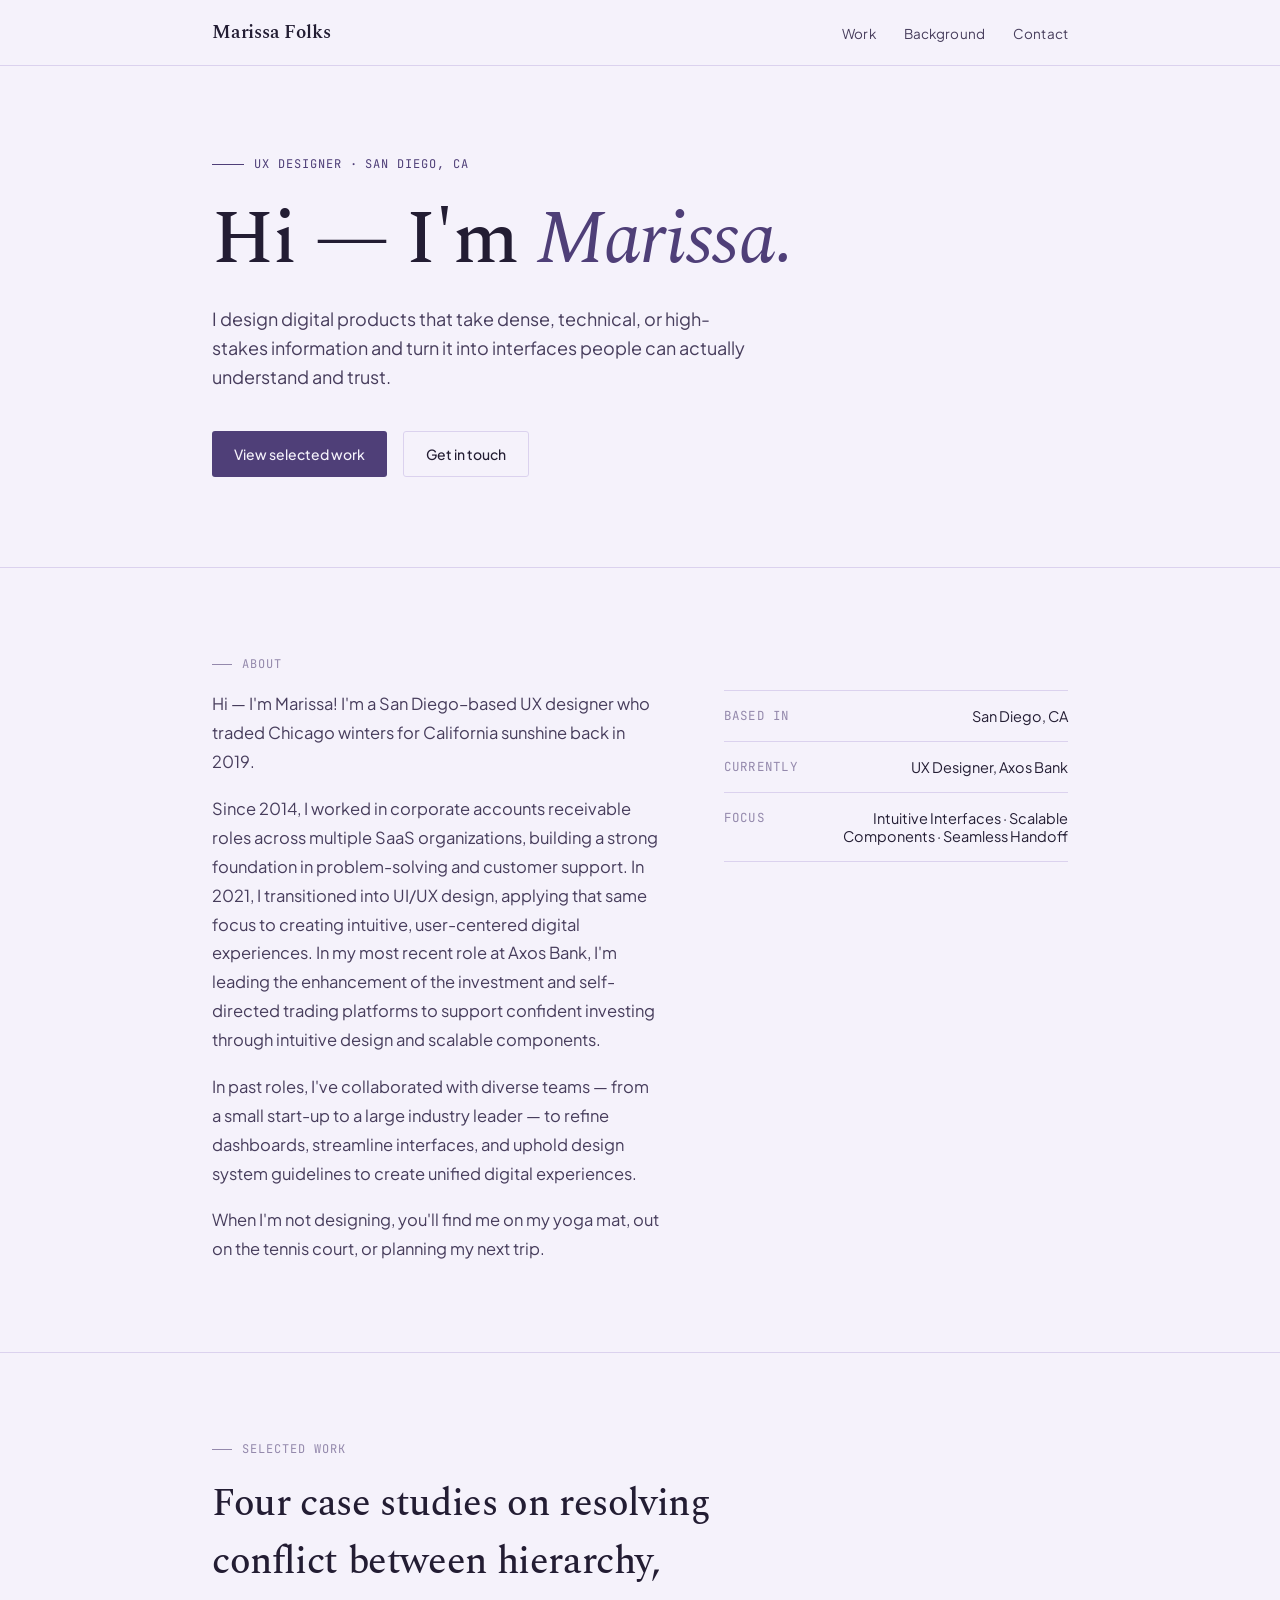
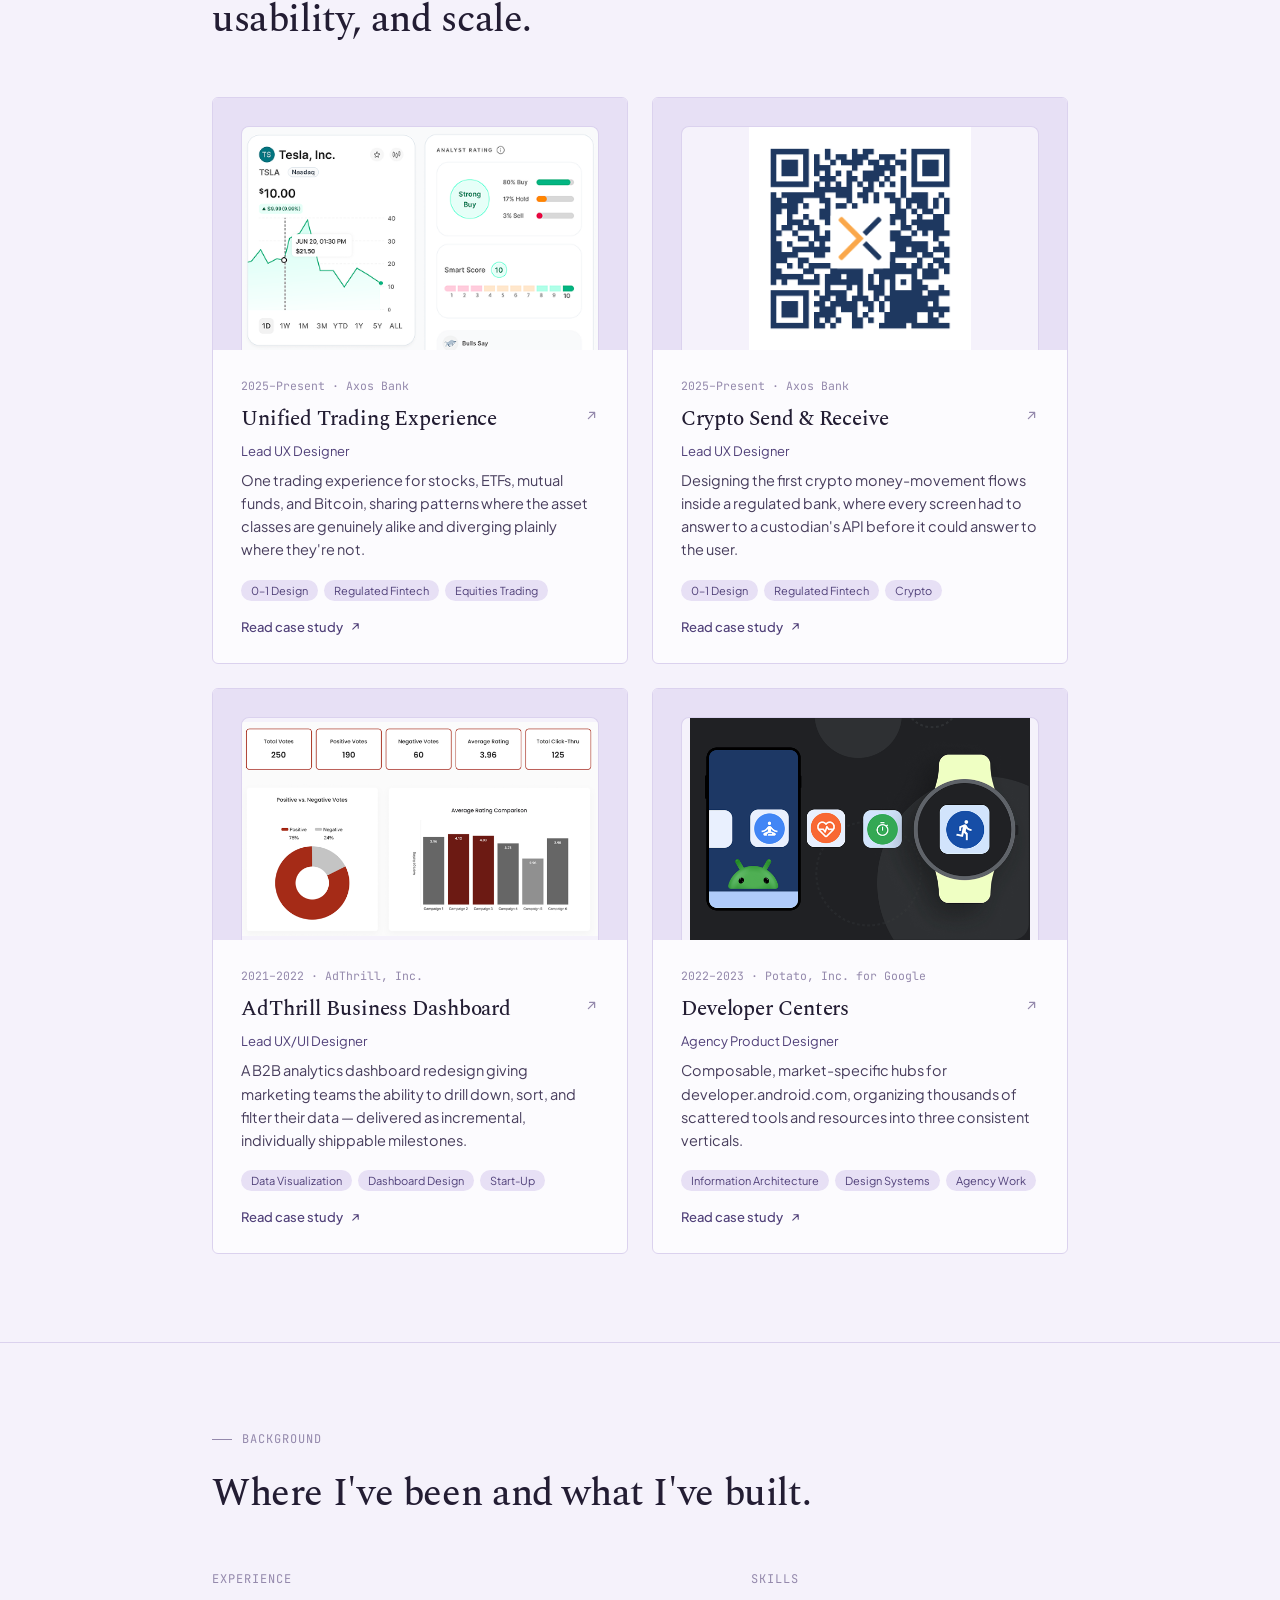
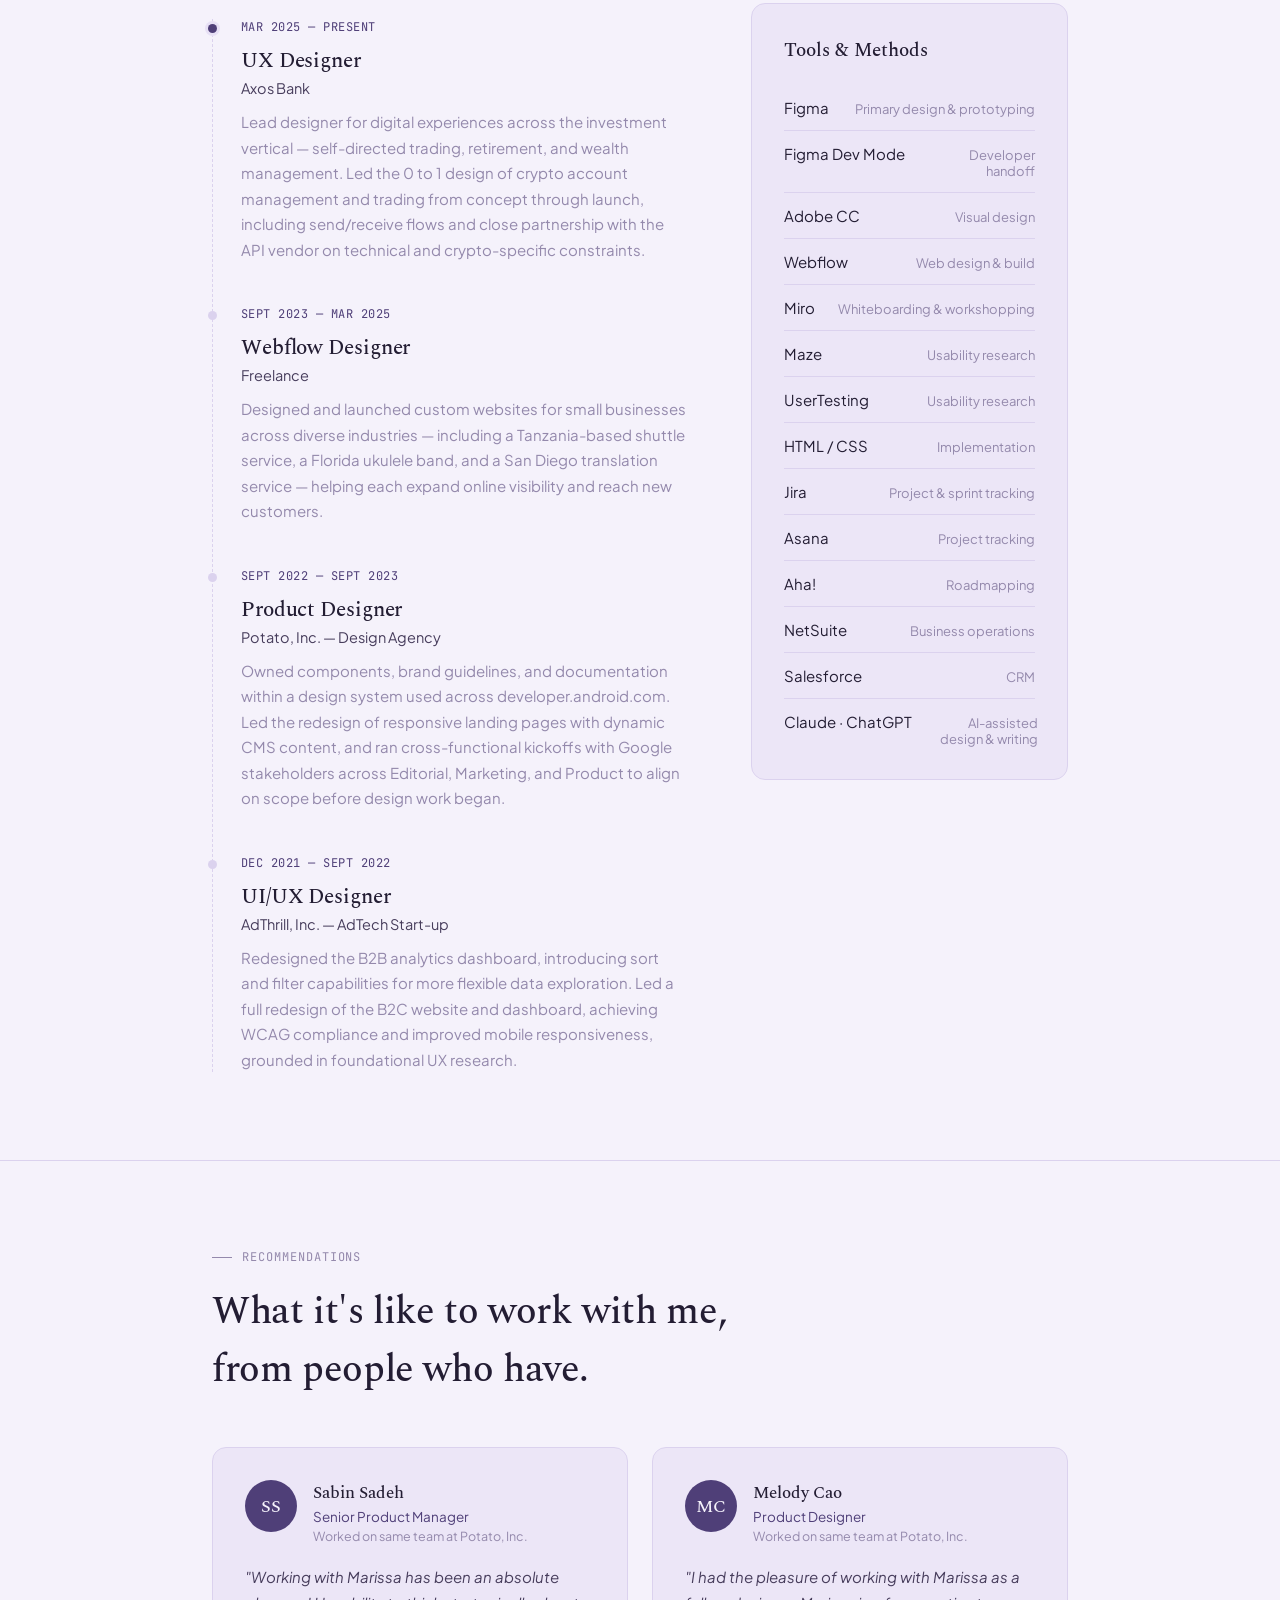
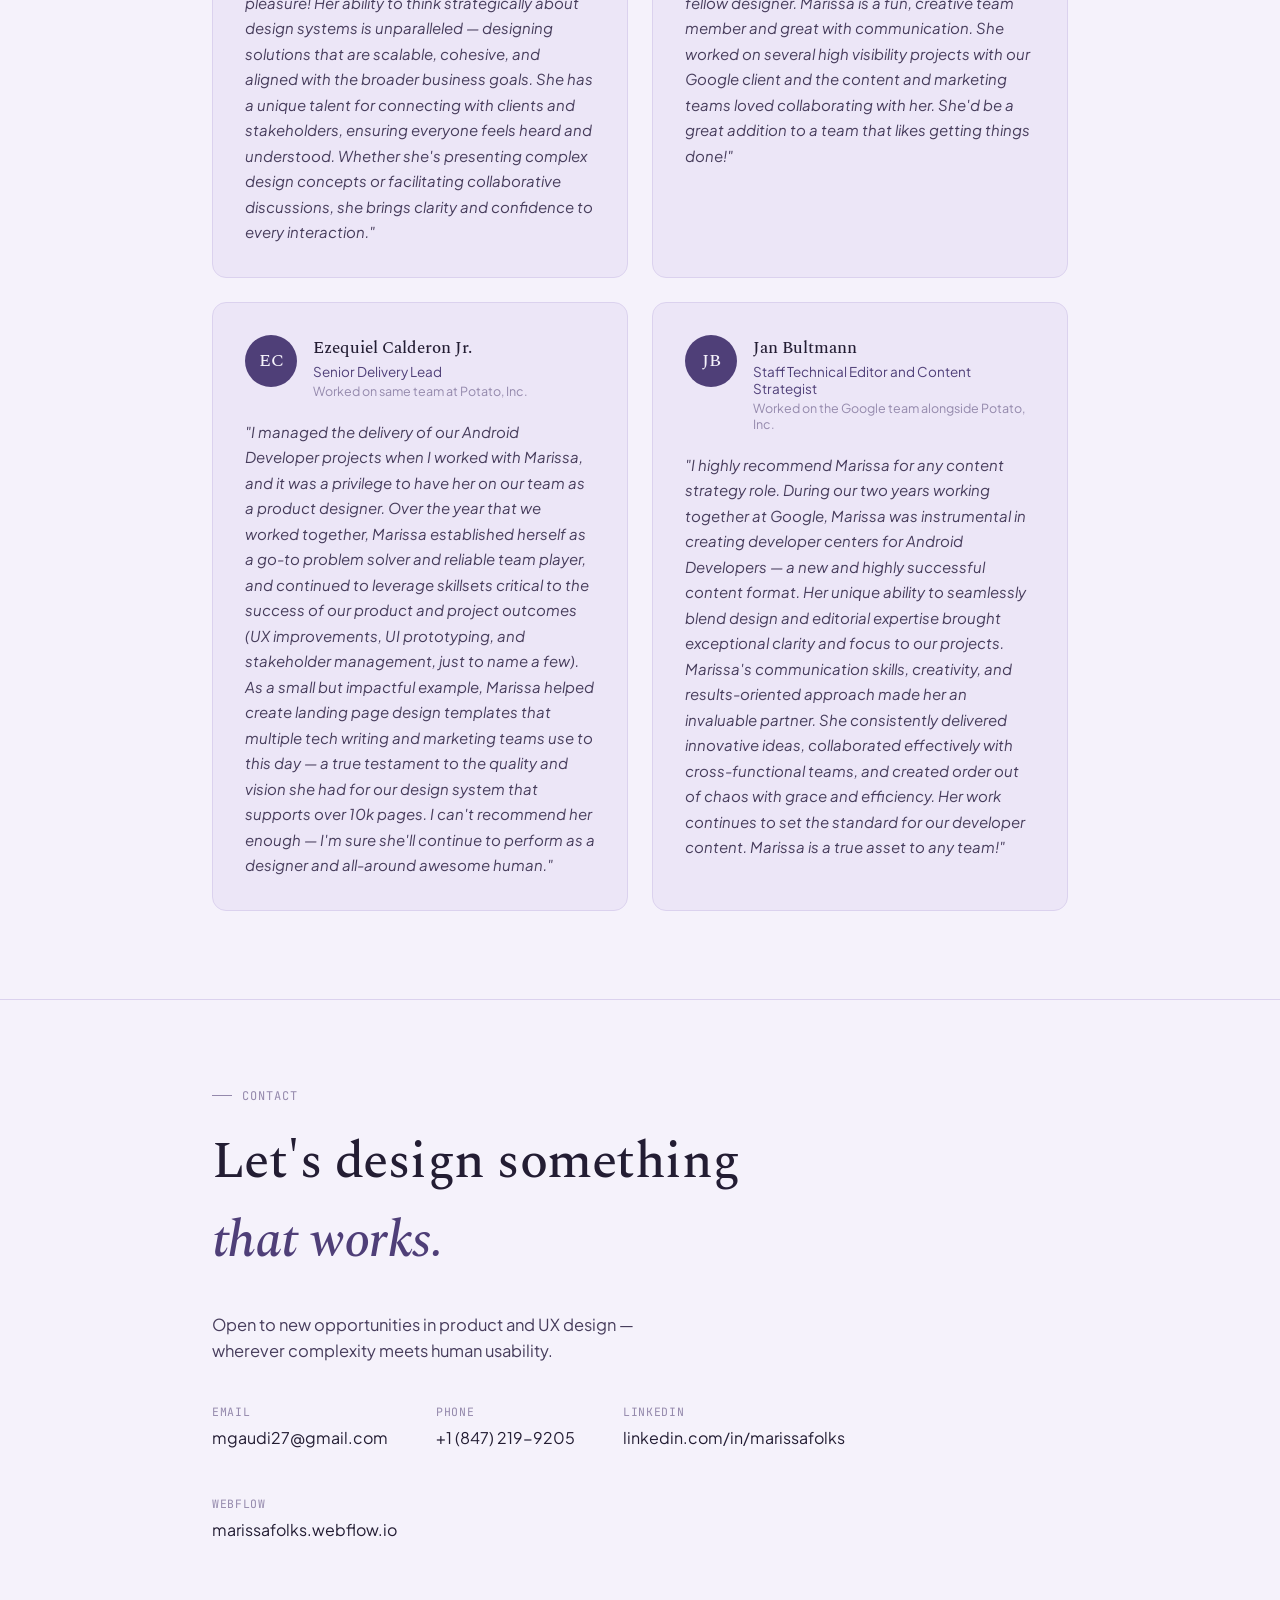
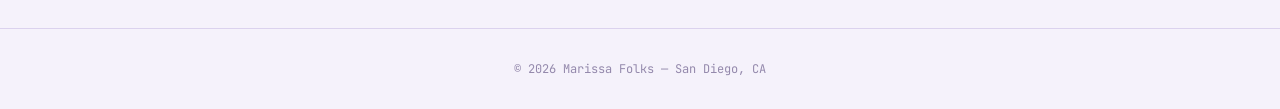
==== index.html @ f9399e15 "First time upload." ====
<!DOCTYPE html>
<html lang="en">
<head>
<meta charset="UTF-8">
<meta name="viewport" content="width=device-width, initial-scale=1.0">
<title>Marissa Folks — UX Designer</title>
<link rel="preconnect" href="https://fonts.googleapis.com">
<link rel="preconnect" href="https://fonts.gstatic.com" crossorigin>
<link href="https://fonts.googleapis.com/css2?family=Spectral:ital,wght@0,400;0,500;0,600;1,400&family=Plus+Jakarta+Sans:wght@400;500;600&family=JetBrains+Mono:wght@400;500&display=swap" rel="stylesheet">
<link rel="stylesheet" href="styles.css">
</head>
<body>

<header>
  <nav>
    <div class="nav-mark">Marissa Folks</div>
    <ul class="nav-links">
      <li><a href="#work">Work</a></li>
      <li><a href="#experience">Background</a></li>
      <li><a href="#contact">Contact</a></li>
    </ul>
  </nav>
</header>

<main>

  <!-- HERO -->
  <section class="hero" style="border-top:none; padding-top:90px;">
    <div class="wrap">
      <div class="eyebrow"><span class="rule"></span> UX Designer · San Diego, CA</div>
      <h1>Hi — I'm <em>Marissa.</em></h1>
      <p class="sub">I design digital products that take dense, technical, or high-stakes information and turn it into interfaces people can actually understand and trust.</p>
      <div class="hero-actions">
        <a href="#work" class="btn btn-primary">View selected work</a>
        <a href="#contact" class="btn btn-secondary">Get in touch</a>
      </div>
    </div>
  </section>

  <!-- ABOUT -->
  <section id="about">
    <div class="wrap">
      <div class="section-label"><span class="rule"></span> About</div>
      <div class="about-grid">
        <div>
          <p>Hi — I'm Marissa! I'm a San Diego–based UX designer who traded Chicago winters for California sunshine back in 2019.</p>
          <p>Since 2014, I worked in corporate accounts receivable roles across multiple SaaS organizations, building a strong foundation in problem-solving and customer support. In 2021, I transitioned into UI/UX design, applying that same focus to creating intuitive, user-centered digital experiences. In my most recent role at Axos Bank, I'm leading the enhancement of the investment and self-directed trading platforms to support confident investing through intuitive design and scalable components.</p>
          <p>In past roles, I've collaborated with diverse teams — from a small start-up to a large industry leader — to refine dashboards, streamline interfaces, and uphold design system guidelines to create unified digital experiences.</p>
          <p>When I'm not designing, you'll find me on my yoga mat, out on the tennis court, or planning my next trip.</p>
        </div>
        <dl class="fact-list">
          <div class="fact"><dt>BASED IN</dt><dd>San Diego, CA</dd></div>
          <div class="fact"><dt>CURRENTLY</dt><dd>UX Designer, Axos Bank</dd></div>
          <div class="fact"><dt>FOCUS</dt><dd>Intuitive Interfaces · Scalable Components · Seamless Handoff</dd></div>
        </dl>
      </div>
    </div>
  </section>

  <!-- WORK -->
  <section id="work">
    <div class="wrap">
      <div class="section-label"><span class="rule"></span> Selected work</div>
      <h2 class="section-title">Four case studies on resolving conflict between hierarchy, usability, and scale.</h2>

      <div class="work-grid">

        <!-- Axos Research-to-Buy card -->
        <a class="work-card" href="research-to-buy.html" target="_blank" rel="noopener">
          <div class="work-card-inset-wrap">
            <div class="work-card-inset">
              <img src="tsla-ratings.png" alt="Tesla stock research chart and analyst rating preview">
            </div>
          </div>
          <div class="work-card-body">
            <div class="work-card-date">2025–Present · Axos Bank</div>
            <div class="work-card-title-row">
              <h3>Unified Trading Experience</h3>
              <svg class="ext-icon-inline" width="15" height="15" viewBox="0 0 24 24" fill="none"><path d="M7 17L17 7M17 7H9M17 7V15" stroke="currentColor" stroke-width="2" stroke-linecap="round" stroke-linejoin="round"/></svg>
            </div>
            <div class="role">Lead UX Designer</div>
            <p class="dek">One trading experience for stocks, ETFs, mutual funds, and Bitcoin, sharing patterns where the asset classes are genuinely alike and diverging plainly where they're not.</p>
            <div class="work-card-tags">
              <span class="work-card-tag">0–1 Design</span>
              <span class="work-card-tag">Regulated Fintech</span>
              <span class="work-card-tag">Equities Trading</span>
            </div>
            <div class="work-card-link">
              Read case study
              <svg width="13" height="13" viewBox="0 0 24 24" fill="none"><path d="M7 17L17 7M17 7H9M17 7V15" stroke="currentColor" stroke-width="2" stroke-linecap="round" stroke-linejoin="round"/></svg>
            </div>
          </div>
        </a>

        <!-- Axos Crypto Send/Receive card -->
        <a class="work-card" href="crypto-send-receive.html" target="_blank" rel="noopener">
          <div class="work-card-inset-wrap">
            <div class="work-card-inset">
              <img src="axos-qr.png" alt="Axos Bitcoin receive QR code">
            </div>
          </div>
          <div class="work-card-body">
            <div class="work-card-date">2025–Present · Axos Bank</div>
            <div class="work-card-title-row">
              <h3>Crypto Send &amp; Receive</h3>
              <svg class="ext-icon-inline" width="15" height="15" viewBox="0 0 24 24" fill="none"><path d="M7 17L17 7M17 7H9M17 7V15" stroke="currentColor" stroke-width="2" stroke-linecap="round" stroke-linejoin="round"/></svg>
            </div>
            <div class="role">Lead UX Designer</div>
            <p class="dek">Designing the first crypto money-movement flows inside a regulated bank, where every screen had to answer to a custodian's API before it could answer to the user.</p>
            <div class="work-card-tags">
              <span class="work-card-tag">0–1 Design</span>
              <span class="work-card-tag">Regulated Fintech</span>
              <span class="work-card-tag">Crypto</span>
            </div>
            <div class="work-card-link">
              Read case study
              <svg width="13" height="13" viewBox="0 0 24 24" fill="none"><path d="M7 17L17 7M17 7H9M17 7V15" stroke="currentColor" stroke-width="2" stroke-linecap="round" stroke-linejoin="round"/></svg>
            </div>
          </div>
        </a>

        <!-- AdThrill card -->
        <a class="work-card" href="adthrill-business-dashboard.html" target="_blank" rel="noopener">
          <div class="work-card-inset-wrap">
            <div class="work-card-inset">
              <img src="adthrill.png" alt="AdThrill business dashboard preview">
            </div>
          </div>
          <div class="work-card-body">
            <div class="work-card-date">2021–2022 · AdThrill, Inc.</div>
            <div class="work-card-title-row">
              <h3>AdThrill Business Dashboard</h3>
              <svg class="ext-icon-inline" width="15" height="15" viewBox="0 0 24 24" fill="none"><path d="M7 17L17 7M17 7H9M17 7V15" stroke="currentColor" stroke-width="2" stroke-linecap="round" stroke-linejoin="round"/></svg>
            </div>
            <div class="role">Lead UX/UI Designer</div>
            <p class="dek">A B2B analytics dashboard redesign giving marketing teams the ability to drill down, sort, and filter their data — delivered as incremental, individually shippable milestones.</p>
            <div class="work-card-tags">
              <span class="work-card-tag">Data Visualization</span>
              <span class="work-card-tag">Dashboard Design</span>
              <span class="work-card-tag">Start-Up</span>
            </div>
            <div class="work-card-link">
              Read case study
              <svg width="13" height="13" viewBox="0 0 24 24" fill="none"><path d="M7 17L17 7M17 7H9M17 7V15" stroke="currentColor" stroke-width="2" stroke-linecap="round" stroke-linejoin="round"/></svg>
            </div>
          </div>
        </a>

        <!-- Developer Centers card -->
        <a class="work-card" href="developer-centers.html" target="_blank" rel="noopener">
          <div class="work-card-inset-wrap">
            <div class="work-card-inset">
              <img src="dac.png" alt="Android Developer Centers preview">
            </div>
          </div>
          <div class="work-card-body">
            <div class="work-card-date">2022–2023 · Potato, Inc. for Google</div>
            <div class="work-card-title-row">
              <h3>Developer Centers</h3>
              <svg class="ext-icon-inline" width="15" height="15" viewBox="0 0 24 24" fill="none"><path d="M7 17L17 7M17 7H9M17 7V15" stroke="currentColor" stroke-width="2" stroke-linecap="round" stroke-linejoin="round"/></svg>
            </div>
            <div class="role">Agency Product Designer</div>
            <p class="dek">Composable, market-specific hubs for developer.android.com, organizing thousands of scattered tools and resources into three consistent verticals.</p>
            <div class="work-card-tags">
              <span class="work-card-tag">Information Architecture</span>
              <span class="work-card-tag">Design Systems</span>
              <span class="work-card-tag">Agency Work</span>
            </div>
            <div class="work-card-link">
              Read case study
              <svg width="13" height="13" viewBox="0 0 24 24" fill="none"><path d="M7 17L17 7M17 7H9M17 7V15" stroke="currentColor" stroke-width="2" stroke-linecap="round" stroke-linejoin="round"/></svg>
            </div>
          </div>
        </a>

      </div>
    </div>
  </section>

  <!-- BACKGROUND (experience + education/skills) -->
  <section id="experience">
    <div class="wrap">
      <div class="section-label"><span class="rule"></span> Background</div>
      <h2 class="section-title">Where I've been and what I've built.</h2>

      <div class="bg-grid">

        <!-- LEFT: experience timeline -->
        <div>
          <div class="bg-col-label">Experience</div>

          <div class="dtl">

            <div class="dtl-item is-current">
              <span class="dtl-dot"></span>
              <div class="dtl-date">Mar 2025 — Present</div>
              <h3>UX Designer</h3>
              <div class="dtl-company">Axos Bank</div>
              <p class="desc">Lead designer for digital experiences across the investment vertical — self-directed trading, retirement, and wealth management. Led the 0 to 1 design of crypto account management and trading from concept through launch, including send/receive flows and close partnership with the API vendor on technical and crypto-specific constraints.</p>
            </div>

            <div class="dtl-item">
              <span class="dtl-dot"></span>
              <div class="dtl-date">Sept 2023 — Mar 2025</div>
              <h3>Webflow Designer</h3>
              <div class="dtl-company">Freelance</div>
              <p class="desc">Designed and launched custom websites for small businesses across diverse industries — including a Tanzania-based shuttle service, a Florida ukulele band, and a San Diego translation service — helping each expand online visibility and reach new customers.</p>
            </div>

            <div class="dtl-item">
              <span class="dtl-dot"></span>
              <div class="dtl-date">Sept 2022 — Sept 2023</div>
              <h3>Product Designer</h3>
              <div class="dtl-company">Potato, Inc. — Design Agency</div>
              <p class="desc">Owned components, brand guidelines, and documentation within a design system used across developer.android.com. Led the redesign of responsive landing pages with dynamic CMS content, and ran cross-functional kickoffs with Google stakeholders across Editorial, Marketing, and Product to align on scope before design work began.</p>
            </div>

            <div class="dtl-item">
              <span class="dtl-dot"></span>
              <div class="dtl-date">Dec 2021 — Sept 2022</div>
              <h3>UI/UX Designer</h3>
              <div class="dtl-company">AdThrill, Inc. — AdTech Start-up</div>
              <p class="desc">Redesigned the B2B analytics dashboard, introducing sort and filter capabilities for more flexible data exploration. Led a full redesign of the B2C website and dashboard, achieving WCAG compliance and improved mobile responsiveness, grounded in foundational UX research.</p>
            </div>

          </div>
        </div>

        <!-- RIGHT: tools card -->
        <div class="bg-cards">
          <div class="bg-col-label" style="margin-bottom:-8px;">Skills</div>

          <div class="bg-card">
            <h4>Tools &amp; Methods</h4>

            <div class="tool-row">
              <span class="tool-name">Figma</span>
              <span class="tool-desc">Primary design & prototyping</span>
            </div>
            <div class="tool-row">
              <span class="tool-name">Figma Dev Mode</span>
              <span class="tool-desc">Developer handoff</span>
            </div>
            <div class="tool-row">
              <span class="tool-name">Adobe CC</span>
              <span class="tool-desc">Visual design</span>
            </div>
            <div class="tool-row">
              <span class="tool-name">Webflow</span>
              <span class="tool-desc">Web design & build</span>
            </div>
            <div class="tool-row">
              <span class="tool-name">Miro</span>
              <span class="tool-desc">Whiteboarding & workshopping</span>
            </div>
            <div class="tool-row">
              <span class="tool-name">Maze</span>
              <span class="tool-desc">Usability research</span>
            </div>
            <div class="tool-row">
              <span class="tool-name">UserTesting</span>
              <span class="tool-desc">Usability research</span>
            </div>
            <div class="tool-row">
              <span class="tool-name">HTML / CSS</span>
              <span class="tool-desc">Implementation</span>
            </div>
            <div class="tool-row">
              <span class="tool-name">Jira</span>
              <span class="tool-desc">Project & sprint tracking</span>
            </div>
            <div class="tool-row">
              <span class="tool-name">Asana</span>
              <span class="tool-desc">Project tracking</span>
            </div>
            <div class="tool-row">
              <span class="tool-name">Aha!</span>
              <span class="tool-desc">Roadmapping</span>
            </div>
            <div class="tool-row">
              <span class="tool-name">NetSuite</span>
              <span class="tool-desc">Business operations</span>
            </div>
            <div class="tool-row">
              <span class="tool-name">Salesforce</span>
              <span class="tool-desc">CRM</span>
            </div>
            <div class="tool-row">
              <span class="tool-name">Claude · ChatGPT</span>
              <span class="tool-desc">AI-assisted design & writing</span>
            </div>
          </div>
        </div>

      </div>
    </div>
  </section>

  <!-- RECOMMENDATIONS -->
  <section id="recommendations">
    <div class="wrap">
      <div class="section-label"><span class="rule"></span> Recommendations</div>
      <h2 class="section-title">What it's like to work with me, from people who have.</h2>

      <div class="rec-grid">

        <div class="rec-card">
          <div class="rec-head">
            <div class="rec-avatar">SS</div>
            <div>
              <div class="rec-name">Sabin Sadeh</div>
              <div class="rec-role">Senior Product Manager</div>
              <div class="rec-context">Worked on same team at Potato, Inc.</div>
            </div>
          </div>
          <p class="rec-quote">"Working with Marissa has been an absolute pleasure! Her ability to think strategically about design systems is unparalleled — designing solutions that are scalable, cohesive, and aligned with the broader business goals. She has a unique talent for connecting with clients and stakeholders, ensuring everyone feels heard and understood. Whether she's presenting complex design concepts or facilitating collaborative discussions, she brings clarity and confidence to every interaction."</p>
        </div>

        <div class="rec-card">
          <div class="rec-head">
            <div class="rec-avatar">MC</div>
            <div>
              <div class="rec-name">Melody Cao</div>
              <div class="rec-role">Product Designer</div>
              <div class="rec-context">Worked on same team at Potato, Inc.</div>
            </div>
          </div>
          <p class="rec-quote">"I had the pleasure of working with Marissa as a fellow designer. Marissa is a fun, creative team member and great with communication. She worked on several high visibility projects with our Google client and the content and marketing teams loved collaborating with her. She'd be a great addition to a team that likes getting things done!"</p>
        </div>

        <div class="rec-card">
          <div class="rec-head">
            <div class="rec-avatar">EC</div>
            <div>
              <div class="rec-name">Ezequiel Calderon Jr.</div>
              <div class="rec-role">Senior Delivery Lead</div>
              <div class="rec-context">Worked on same team at Potato, Inc.</div>
            </div>
          </div>
          <p class="rec-quote">"I managed the delivery of our Android Developer projects when I worked with Marissa, and it was a privilege to have her on our team as a product designer. Over the year that we worked together, Marissa established herself as a go-to problem solver and reliable team player, and continued to leverage skillsets critical to the success of our product and project outcomes (UX improvements, UI prototyping, and stakeholder management, just to name a few). As a small but impactful example, Marissa helped create landing page design templates that multiple tech writing and marketing teams use to this day — a true testament to the quality and vision she had for our design system that supports over 10k pages. I can't recommend her enough — I'm sure she'll continue to perform as a designer and all-around awesome human."</p>
        </div>

        <div class="rec-card">
          <div class="rec-head">
            <div class="rec-avatar">JB</div>
            <div>
              <div class="rec-name">Jan Bultmann</div>
              <div class="rec-role">Staff Technical Editor and Content Strategist</div>
              <div class="rec-context">Worked on the Google team alongside Potato, Inc.</div>
            </div>
          </div>
          <p class="rec-quote">"I highly recommend Marissa for any content strategy role. During our two years working together at Google, Marissa was instrumental in creating developer centers for Android Developers — a new and highly successful content format. Her unique ability to seamlessly blend design and editorial expertise brought exceptional clarity and focus to our projects. Marissa's communication skills, creativity, and results-oriented approach made her an invaluable partner. She consistently delivered innovative ideas, collaborated effectively with cross-functional teams, and created order out of chaos with grace and efficiency. Her work continues to set the standard for our developer content. Marissa is a true asset to any team!"</p>
        </div>

      </div>
    </div>
  </section>

  <!-- CONTACT -->
  <section id="contact" class="contact-section">
    <div class="wrap">
      <div class="section-label"><span class="rule"></span> Contact</div>
      <h2>Let's design something <em>that works.</em></h2>
      <p style="font-size:16.5px; color:var(--ink-soft); max-width:480px; line-height:1.6;">Open to new opportunities in product and UX design — wherever complexity meets human usability.</p>

      <div class="contact-grid">
        <div class="contact-item">
          <div class="label">Email</div>
          <div class="value"><a href="mailto:mgaudi27@gmail.com">mgaudi27@gmail.com</a></div>
        </div>
        <div class="contact-item">
          <div class="label">Phone</div>
          <div class="value"><a href="tel:+18472199205">+1 (847) 219-9205</a></div>
        </div>
        <div class="contact-item">
          <div class="label">LinkedIn</div>
          <div class="value"><a href="https://linkedin.com/in/marissafolks" target="_blank" rel="noopener">linkedin.com/in/marissafolks</a></div>
        </div>
        <div class="contact-item">
          <div class="label">Webflow</div>
          <div class="value"><a href="https://marissafolks.webflow.io" target="_blank" rel="noopener">marissafolks.webflow.io</a></div>
        </div>
      </div>
    </div>
  </section>

</main>

<footer>
  © 2026 Marissa Folks — San Diego, CA
</footer>

<script>
  // scroll reveal
  const observer = new IntersectionObserver((entries) => {
    entries.forEach(e => { if(e.isIntersecting) e.target.classList.add('in'); });
  }, {threshold:0.1});

  document.querySelectorAll('section').forEach(s => {
    s.classList.add('reveal');
    observer.observe(s);
  });
</script>

</body>
</html>
---- styles.css ----
:root{
  --paper:#F5F2FB;
  --paper-dim:#ECE6F7;
  --ink:#231D33;
  --ink-soft:#473D5C;
  --accent:#6B5B95;
  --accent-deep:#4F3F78;
  --accent-soft:#E7E0F5;
  --muted:#9489AC;
  --line:#DBD2EE;
  --display: 'Spectral', serif;
  --body: 'Plus Jakarta Sans', sans-serif;
  --mono: 'JetBrains Mono', monospace;
}

*{margin:0;padding:0;box-sizing:border-box;}
html{scroll-behavior:smooth;}
body{
  background:var(--paper);
  color:var(--ink);
  font-family:var(--body);
  -webkit-font-smoothing:antialiased;
  overflow-x:hidden;
}
a{color:inherit;text-decoration:none;}
.wrap{max-width:920px;margin:0 auto;padding:0 32px;}

a:focus-visible, button:focus-visible{
  outline:2px solid var(--accent);
  outline-offset:3px;
}

/* ---------- nav ---------- */
header{
  position:sticky;
  top:0;
  z-index:50;
  background:rgba(245,242,251,0.92);
  backdrop-filter:blur(6px);
  border-bottom:1px solid var(--line);
}
nav{
  max-width:920px;
  margin:0 auto;
  padding:18px 32px;
  display:flex;
  justify-content:space-between;
  align-items:center;
}
.nav-mark{
  font-family:var(--display);
  font-size:19px;
  font-weight:600;
  letter-spacing:-0.01em;
}
.nav-links{display:flex;gap:28px;list-style:none;}
.nav-links a{
  font-size:13.5px;
  color:var(--ink-soft);
  letter-spacing:0.01em;
  transition:color .15s ease;
}
.nav-links a:hover{color:var(--accent-deep);}
@media (max-width:640px){
  .nav-links{gap:16px;}
  .nav-links a{font-size:12.5px;}
}

/* ---------- hero ---------- */
.hero{padding:110px 0 90px;position:relative;}
.eyebrow{
  font-family:var(--mono);
  font-size:12px;
  letter-spacing:0.08em;
  text-transform:uppercase;
  color:var(--accent-deep);
  display:flex;
  align-items:center;
  gap:10px;
  margin-bottom:28px;
  opacity:0;
  animation:fadeUp .7s ease forwards;
  animation-delay:.05s;
}
.eyebrow .rule{width:32px;height:1px;background:var(--accent-deep);}
.hero h1{
  font-family:var(--display);
  font-weight:500;
  font-size:clamp(42px, 7vw, 76px);
  line-height:1.04;
  letter-spacing:-0.015em;
  max-width:820px;
  opacity:0;
  animation:fadeUp .8s ease forwards;
  animation-delay:.15s;
}
.hero h1 em{font-style:italic;font-weight:400;color:var(--accent-deep);}
.hero p.sub{
  margin-top:26px;
  font-size:18px;
  line-height:1.6;
  color:var(--ink-soft);
  max-width:540px;
  opacity:0;
  animation:fadeUp .8s ease forwards;
  animation-delay:.3s;
}
.hero-actions{
  margin-top:40px;
  display:flex;
  gap:16px;
  flex-wrap:wrap;
  opacity:0;
  animation:fadeUp .8s ease forwards;
  animation-delay:.42s;
}
.btn{
  font-size:14px;
  font-weight:500;
  padding:13px 22px;
  border-radius:3px;
  transition:all .18s ease;
  display:inline-flex;
  align-items:center;
  gap:8px;
}
.btn-primary{background:var(--accent-deep);color:var(--paper);}
.btn-primary:hover{background:var(--ink);}
.btn-secondary{border:1px solid var(--line);color:var(--ink);}
.btn-secondary:hover{border-color:var(--accent-deep);color:var(--accent-deep);}

@keyframes fadeUp{
  from{opacity:0; transform:translateY(14px);}
  to{opacity:1; transform:translateY(0);}
}

/* ---------- section scaffolding ---------- */
section{padding:88px 0;border-top:1px solid var(--line);}
.section-label{
  font-family:var(--mono);
  font-size:12px;
  letter-spacing:0.08em;
  text-transform:uppercase;
  color:var(--muted);
  display:flex;
  align-items:center;
  gap:10px;
  margin-bottom:18px;
}
.section-label .rule{width:20px;height:1px;background:var(--muted);}
.section-title{
  font-family:var(--display);
  font-weight:500;
  font-size:clamp(28px, 4vw, 38px);
  letter-spacing:-0.01em;
  max-width:600px;
  margin-bottom:48px;
}

/* ---------- about ---------- */
.about-grid{display:grid;grid-template-columns:1.3fr 1fr;gap:64px;}
.about-grid p{font-size:16.5px;line-height:1.75;color:var(--ink-soft);margin-bottom:18px;}
.about-grid p:last-child{margin-bottom:0;}
.fact-list{border-top:1px solid var(--line);}
.fact{padding:16px 0;border-bottom:1px solid var(--line);display:flex;justify-content:space-between;gap:16px;}
.fact dt{font-size:12.5px;color:var(--muted);font-family:var(--mono);letter-spacing:0.02em;flex-shrink:0;}
.fact dd{font-size:14.5px;text-align:right;color:var(--ink);}
@media (max-width:760px){.about-grid{grid-template-columns:1fr;gap:40px;}}

/* ---------- work cards ---------- */
.work-grid{
  display:grid;
  grid-template-columns:repeat(2, 1fr);
  gap:24px;
}
.work-card{
  border:1px solid var(--line);
  border-radius:6px;
  background:#FCFBFE;
  overflow:hidden;
  display:flex;
  flex-direction:column;
  transition:border-color .2s ease, transform .2s ease, box-shadow .2s ease, background .2s ease;
  cursor:pointer;
}
.work-card:hover{
  border-color:var(--accent);
  background:#F4F0FA;
  transform:translateY(-3px);
  box-shadow:0 16px 32px -16px rgba(79,63,120,0.28);
}
.work-card-inset-wrap{
  background:var(--accent-soft);
  padding:28px 28px 0;
}
.work-card-inset{
  aspect-ratio:16/10;
  border-radius:8px 8px 0 0;
  overflow:hidden;
  border:1px solid var(--line);
  border-bottom:none;
  background:var(--paper);
}
.work-card-inset img{
  width:100%;
  height:100%;
  object-fit:contain;
  object-position:center;
  display:block;
}
.work-card-inset img[src*="tsla-ratings"]{
  object-fit:cover;
}
.work-card-title-row{
  display:flex;
  align-items:baseline;
  justify-content:space-between;
  gap:12px;
  margin-bottom:8px;
}
.ext-icon-inline{
  color:var(--muted);
  flex-shrink:0;
  transform:translateY(-2px);
  transition:color .2s ease, transform .2s ease;
}
.work-card:hover .ext-icon-inline{
  color:var(--accent-deep);
  transform:translate(2px,-4px);
}
.work-card-body{padding:28px;flex:1;display:flex;flex-direction:column;}
.work-card-date{
  font-family:var(--mono);
  font-size:11.5px;
  color:var(--muted);
  margin-bottom:10px;
}
.work-card-body h3{
  font-family:var(--display);
  font-weight:500;
  font-size:21px;
  letter-spacing:-0.005em;
  margin-bottom:0;
  color:var(--ink);
}
.work-card-body .role{font-size:13px;color:var(--accent-deep);margin-bottom:10px;}
.work-card-body p.dek{font-size:14.5px;color:var(--ink-soft);line-height:1.6;flex:1;}
.work-card-tags{margin-top:18px;display:flex;gap:6px;flex-wrap:wrap;}
.work-card-tag{
  font-size:11px;
  color:var(--accent-deep);
  background:var(--accent-soft);
  padding:4px 10px;
  border-radius:20px;
}
.work-card-link{
  margin-top:18px;
  font-size:13px;
  font-weight:500;
  color:var(--accent-deep);
  display:flex;
  align-items:center;
  gap:6px;
}
.work-card-link svg{transition:transform .2s ease;}
.work-card:hover .work-card-link svg{transform:translate(3px,-3px);}

/* empty placeholder card */
.work-card-empty{
  border:1px dashed var(--line);
  border-radius:6px;
  padding:28px 24px;
  display:flex;
  flex-direction:column;
  justify-content:center;
  cursor:default;
}
.work-card-empty:hover{transform:none;box-shadow:none;border-color:var(--line);}
.work-card-empty .work-card-date{margin-bottom:14px;}
.work-card-empty h3{
  font-family:var(--display);
  font-size:19px;
  font-weight:500;
  color:var(--ink-soft);
  margin-bottom:6px;
}
.work-card-empty p{font-size:13.5px;color:var(--muted);}

@media (max-width:680px){
  .work-grid{grid-template-columns:1fr;}
}

/* ---------- experience ---------- */
.timeline{border-top:1px solid var(--line);}
.tl-item{
  padding:32px 0;
  border-bottom:1px solid var(--line);
  display:grid;
  grid-template-columns:180px 1fr;
  gap:32px;
}
.tl-when{font-family:var(--mono);font-size:12.5px;color:var(--muted);padding-top:4px;}
.tl-when .current{
  display:inline-block;
  margin-top:8px;
  font-size:11px;
  color:var(--accent-deep);
  background:var(--accent-soft);
  padding:3px 8px;
  border-radius:20px;
}
.tl-body h3{font-family:var(--display);font-size:21px;font-weight:500;margin-bottom:2px;}
.tl-body .role-meta{font-size:13.5px;color:var(--muted);margin-bottom:14px;}
.tl-body ul{list-style:none;}
.tl-body li{
  font-size:15px;
  line-height:1.65;
  color:var(--ink-soft);
  padding-left:18px;
  position:relative;
  margin-bottom:10px;
}
.tl-body li::before{content:'—';position:absolute;left:0;color:var(--muted);}
@media (max-width:680px){.tl-item{grid-template-columns:1fr;gap:10px;}}

/* ---------- skills ---------- */
.skill-cols{display:grid;grid-template-columns:repeat(3, 1fr);gap:48px;}
.skill-col h4{
  font-family:var(--mono);
  font-size:12px;
  letter-spacing:0.06em;
  text-transform:uppercase;
  color:var(--accent-deep);
  margin-bottom:18px;
  padding-bottom:14px;
  border-bottom:1px solid var(--line);
}
.skill-col ul{list-style:none;}
.skill-col li{font-size:15px;color:var(--ink-soft);padding:9px 0;border-bottom:1px solid var(--line);}
.skill-col li:last-child{border-bottom:none;}
@media (max-width:760px){.skill-cols{grid-template-columns:1fr;gap:32px;}}

/* ---------- education ---------- */
.edu-grid{display:grid;grid-template-columns:repeat(3, 1fr);gap:24px;}
.edu-card{border:1px solid var(--line);padding:24px;border-radius:3px;transition:border-color .2s ease;}
.edu-card:hover{border-color:var(--accent-deep);}
.edu-card .yr{font-family:var(--mono);font-size:12px;color:var(--muted);margin-bottom:10px;}
.edu-card h4{font-family:var(--display);font-size:17px;font-weight:500;margin-bottom:4px;}
.edu-card p{font-size:13.5px;color:var(--muted);}
@media (max-width:760px){.edu-grid{grid-template-columns:1fr;}}

/* ---------- contact ---------- */
.contact-section{text-align:left;}
.contact-section h2{
  font-family:var(--display);
  font-weight:500;
  font-size:clamp(32px, 5.5vw, 52px);
  letter-spacing:-0.01em;
  max-width:600px;
  margin-bottom:32px;
}
.contact-section h2 em{font-style:italic;color:var(--accent-deep);}
.contact-grid{display:flex;gap:48px;flex-wrap:wrap;margin-top:40px;}
.contact-item .label{
  font-family:var(--mono);
  font-size:11.5px;
  letter-spacing:0.06em;
  text-transform:uppercase;
  color:var(--muted);
  margin-bottom:8px;
}
.contact-item .value{font-size:16px;}
.contact-item a:hover{color:var(--accent-deep);}

footer{
  border-top:1px solid var(--line);
  padding:32px;
  text-align:center;
  font-family:var(--mono);
  font-size:12px;
  color:var(--muted);
}

@media (prefers-reduced-motion: reduce){
  *{animation-duration:0.01ms !important; animation-iteration-count:1 !important; transition-duration:0.01ms !important;}
  html{scroll-behavior:auto;}
}

.reveal{opacity:0;transform:translateY(16px);transition:opacity .6s ease, transform .6s ease;}
.reveal.in{opacity:1;transform:translateY(0);}

/* ================================================ */
/* CASE STUDY PAGE STYLES                            */
/* ================================================ */

.cs-hero-split{
  display:grid;
  grid-template-columns:1fr auto;
  gap:48px;
  align-items:center;
}
.cs-hero-split-text{
  min-width:0;
}
.cs-hero-split-image{
  width:220px;
  flex-shrink:0;
}
.cs-hero-split-image img{
  width:100%;
  display:block;
  border:none;
  outline:none;
}
@media (max-width:760px){
  .cs-hero-split{grid-template-columns:1fr;}
  .cs-hero-split-image{width:160px;margin:0 auto;}
}

.cs-back{
  display:inline-flex;
  align-items:center;
  gap:8px;
  font-size:13.5px;
  color:var(--muted);
  margin-bottom:32px;
  transition:color .15s ease;
}
.cs-back:hover{color:var(--accent-deep);}

.cs-hero{padding:64px 0 56px;border-top:none;}
.cs-kicker{
  font-family:var(--mono);
  font-size:12px;
  letter-spacing:0.06em;
  text-transform:uppercase;
  color:var(--accent-deep);
  margin-bottom:20px;
}
.cs-hero h1{
  font-family:var(--display);
  font-weight:500;
  font-size:clamp(34px, 5.5vw, 54px);
  line-height:1.08;
  letter-spacing:-0.01em;
  max-width:760px;
  margin-bottom:24px;
}
.cs-hero .dek{
  font-size:17px;
  line-height:1.65;
  color:var(--ink-soft);
  max-width:600px;
}

.cs-meta-bar{
  display:grid;
  grid-template-columns:repeat(4, 1fr);
  gap:24px;
  padding:28px 0;
  border-top:1px solid var(--line);
  border-bottom:1px solid var(--line);
}
.cs-meta-bar dt{
  font-family:var(--mono);
  font-size:11px;
  letter-spacing:0.06em;
  text-transform:uppercase;
  color:var(--muted);
  margin-bottom:8px;
}
.cs-meta-bar dd{font-size:14.5px;color:var(--ink);line-height:1.4;}
@media (max-width:760px){
  .cs-meta-bar{grid-template-columns:repeat(2, 1fr);row-gap:24px;}
}

.cs-hero-image{
  margin:48px 0 0;
  border-radius:8px;
  overflow:hidden;
  border:1px solid var(--line);
  background:var(--paper-dim);
}
.cs-hero-image img{width:100%;display:block;}

.cs-section{padding:64px 0;border-top:1px solid var(--line);}
.cs-section h2{
  font-family:var(--display);
  font-weight:500;
  font-size:clamp(24px, 3.5vw, 32px);
  letter-spacing:-0.005em;
  margin-bottom:20px;
}
.cs-section .cs-eyebrow{
  font-family:var(--mono);
  font-size:11.5px;
  letter-spacing:0.06em;
  text-transform:uppercase;
  color:var(--accent-deep);
  margin-bottom:12px;
}
.cs-section p{
  font-size:16px;
  line-height:1.75;
  color:var(--ink-soft);
  max-width:680px;
  margin-bottom:16px;
}
.cs-section p:last-child{margin-bottom:0;}
.cs-section p strong{color:var(--ink);font-weight:600;}

.cs-goal-box{
  margin-top:28px;
  padding:24px 28px;
  background:var(--accent-soft);
  border-radius:6px;
  border-left:3px solid var(--accent-deep);
}
.cs-goal-box .label{
  font-family:var(--mono);
  font-size:11px;
  letter-spacing:0.06em;
  text-transform:uppercase;
  color:var(--accent-deep);
  margin-bottom:8px;
}
.cs-goal-box p{font-size:15.5px;color:var(--ink);margin:0;max-width:none;}

.cs-list{list-style:none;margin-top:20px;}
.cs-list li{
  font-size:15.5px;
  line-height:1.65;
  color:var(--ink-soft);
  padding-left:22px;
  position:relative;
  margin-bottom:12px;
  max-width:680px;
}
.cs-list li::before{content:'—';position:absolute;left:0;color:var(--accent-deep);}
.cs-list li strong{color:var(--ink);font-weight:600;}

.cs-steps{margin-top:8px;}
.cs-step{
  display:grid;
  grid-template-columns:64px 1fr;
  gap:24px;
  padding:36px 0;
  border-bottom:1px solid var(--line);
}
.cs-step:last-child{border-bottom:none;}
.cs-step-num{
  font-family:var(--mono);
  font-size:13px;
  color:var(--muted);
  padding-top:4px;
}
.cs-step h3{
  font-family:var(--display);
  font-size:20px;
  font-weight:500;
  margin-bottom:10px;
}
.cs-step p{font-size:15px;color:var(--ink-soft);max-width:600px;}
.cs-step ul{list-style:none;margin-top:10px;}
.cs-step li{
  font-size:14.5px;
  color:var(--ink-soft);
  line-height:1.6;
  padding-left:18px;
  position:relative;
  margin-bottom:8px;
  max-width:600px;
}
.cs-step li::before{content:'—';position:absolute;left:0;color:var(--muted);}
@media (max-width:680px){
  .cs-step{grid-template-columns:1fr;gap:8px;}
}

.cs-image-block{margin:28px 0;}
.cs-image-block img{
  width:100%;
  border-radius:6px;
  border:1px solid var(--line);
  display:block;
}
.cs-image-caption{
  font-size:13px;
  color:var(--muted);
  margin-top:10px;
  font-family:var(--mono);
}

.cs-image-placeholder{
  margin:28px 0;
  border:1px dashed var(--line);
  border-radius:8px;
  background:var(--paper-dim);
  aspect-ratio:16/9;
  display:flex;
  flex-direction:column;
  align-items:center;
  justify-content:center;
  gap:10px;
  text-align:center;
  padding:24px;
}
.cs-image-placeholder svg{
  color:var(--muted);
}
.cs-image-placeholder .label{
  font-family:var(--mono);
  font-size:12px;
  letter-spacing:0.04em;
  text-transform:uppercase;
  color:var(--muted);
}

.cs-phone-row{
  margin:28px 0;
  display:grid;
  grid-template-columns:repeat(3, 1fr);
  gap:24px;
  align-items:flex-end;
}
.cs-phone-row--two{
  grid-template-columns:repeat(2, 1fr);
  max-width:700px;
  margin-left:auto;
  margin-right:auto;
}
.cs-phone-row img{
  width:100%;
  display:block;
  border-radius:6px;
}
@media (max-width:680px){
  .cs-phone-row{grid-template-columns:1fr;padding:28px 20px;gap:20px;}
}

.cs-video-block{
  margin:28px 0;
  display:flex;
  justify-content:center;
  overflow:hidden;
}
.cs-video-block video,
.cs-video-block img{
  width:40%;
  display:block;
  border-radius:0;
  border:none;
  outline:none;
}

.cs-deliverables{
  display:grid;
  grid-template-columns:repeat(3, 1fr);
  gap:16px;
  margin-top:24px;
}
.cs-deliverable{
  border:1px solid var(--line);
  border-radius:6px;
  padding:20px;
}
.cs-deliverable .num{
  font-family:var(--mono);
  font-size:12px;
  color:var(--accent-deep);
  margin-bottom:10px;
}
.cs-deliverable p{font-size:14px;margin:0;color:var(--ink-soft);}
@media (max-width:680px){
  .cs-deliverables{grid-template-columns:1fr;}
}

.cs-summary{
  padding:56px 0;
  border-top:1px solid var(--line);
}
.cs-summary .cs-eyebrow{
  font-family:var(--mono);
  font-size:11.5px;
  letter-spacing:0.06em;
  text-transform:uppercase;
  color:var(--accent-deep);
  margin-bottom:14px;
}
.cs-summary p{
  font-family:var(--display);
  font-size:clamp(22px, 3vw, 28px);
  font-style:italic;
  line-height:1.45;
  color:var(--ink);
  max-width:740px;
}

.cs-tags{display:flex;gap:8px;flex-wrap:wrap;margin-top:24px;}
.cs-tag{
  font-size:12px;
  color:var(--accent-deep);
  background:var(--accent-soft);
  padding:6px 13px;
  border-radius:20px;
}

.cs-next{
  padding:48px 0 80px;
  border-top:1px solid var(--line);
  text-align:center;
}
.cs-next a{
  font-size:14px;
  font-weight:500;
  color:var(--accent-deep);
  border:1px solid var(--line);
  padding:13px 24px;
  border-radius:3px;
  display:inline-flex;
  align-items:center;
  gap:8px;
  transition:all .18s ease;
}
.cs-next a:hover{border-color:var(--accent-deep);background:var(--accent-soft);}

/* ================================================ */
/* BACKGROUND SECTION (experience + edu/skills)      */
/* ================================================ */

.bg-grid{
  display:grid;
  grid-template-columns:1.5fr 1fr;
  gap:64px;
  align-items:start;
}

.bg-col-label{
  font-family:var(--mono);
  font-size:12px;
  letter-spacing:0.08em;
  text-transform:uppercase;
  color:var(--muted);
  margin-bottom:32px;
}

/* dotted timeline */
.dtl{
  position:relative;
  padding-left:28px;
  border-left:1px dashed var(--line);
}
.dtl-item{
  position:relative;
  padding-bottom:44px;
}
.dtl-item:last-child{padding-bottom:0;}
.dtl-dot{
  position:absolute;
  left:-33px;
  top:5px;
  width:9px;
  height:9px;
  border-radius:50%;
  background:var(--line);
}
.dtl-item.is-current .dtl-dot{
  background:var(--accent-deep);
  box-shadow:0 0 0 3px var(--accent-soft);
}
.dtl-date{
  font-family:var(--mono);
  font-size:12px;
  letter-spacing:0.04em;
  text-transform:uppercase;
  color:var(--accent-deep);
  margin-bottom:10px;
}
.dtl-item h3{
  font-family:var(--display);
  font-weight:500;
  font-size:21px;
  letter-spacing:-0.005em;
  margin-bottom:2px;
}
.dtl-company{
  font-size:14.5px;
  color:var(--ink-soft);
  margin-bottom:12px;
}
.dtl-item p.desc{
  font-size:15px;
  line-height:1.7;
  color:var(--muted);
  max-width:560px;
}

/* right column cards */
.bg-cards{display:flex;flex-direction:column;gap:24px;}
.bg-card{
  background:var(--paper-dim);
  border:1px solid var(--line);
  border-radius:14px;
  padding:32px;
}
.bg-card h4{
  font-family:var(--display);
  font-weight:500;
  font-size:19px;
  margin-bottom:20px;
}
.bg-card .edu-degree{
  font-size:15.5px;
  font-weight:600;
  color:var(--ink);
  margin-bottom:4px;
}
.bg-card .edu-school{
  font-size:14.5px;
  color:var(--ink-soft);
  margin-bottom:4px;
}
.bg-card .edu-dates{
  font-size:13px;
  color:var(--muted);
}

.tool-row{
  display:flex;
  justify-content:space-between;
  align-items:baseline;
  gap:16px;
  padding:13px 0;
  border-bottom:1px solid var(--line);
}
.tool-row:last-child{border-bottom:none;padding-bottom:0;}
.tool-row .tool-name{
  font-size:15px;
  color:var(--ink);
  flex-shrink:0;
  max-width:60%;
}
.tool-row .tool-desc{
  font-size:13px;
  color:var(--muted);
  text-align:right;
  flex:1;
  min-width:110px;
}

@media (max-width:760px){
  .bg-grid{grid-template-columns:1fr;gap:48px;}
}

/* ================================================ */
/* RECOMMENDATIONS                                   */
/* ================================================ */

.rec-grid{
  display:grid;
  grid-template-columns:repeat(2, 1fr);
  gap:24px;
}
.rec-card{
  background:var(--paper-dim);
  border:1px solid var(--line);
  border-radius:14px;
  padding:32px;
}
.rec-head{
  display:flex;
  align-items:flex-start;
  gap:16px;
  margin-bottom:20px;
}
.rec-avatar{
  width:52px;
  height:52px;
  border-radius:50%;
  flex-shrink:0;
  display:flex;
  align-items:center;
  justify-content:center;
  background:var(--accent-deep);
  color:var(--paper);
  font-family:var(--display);
  font-weight:500;
  font-size:18px;
}
.rec-avatar.google{
  background:var(--paper);
  border:1px solid var(--line);
}
.rec-name{
  font-family:var(--display);
  font-weight:500;
  font-size:17px;
  margin-bottom:2px;
}
.rec-role{
  font-size:13.5px;
  color:var(--accent-deep);
  margin-bottom:3px;
}
.rec-context{
  font-size:12.5px;
  color:var(--muted);
}
.rec-quote{
  font-size:15px;
  line-height:1.7;
  color:var(--ink-soft);
  font-style:italic;
}

@media (max-width:760px){
  .rec-grid{grid-template-columns:1fr;}
}
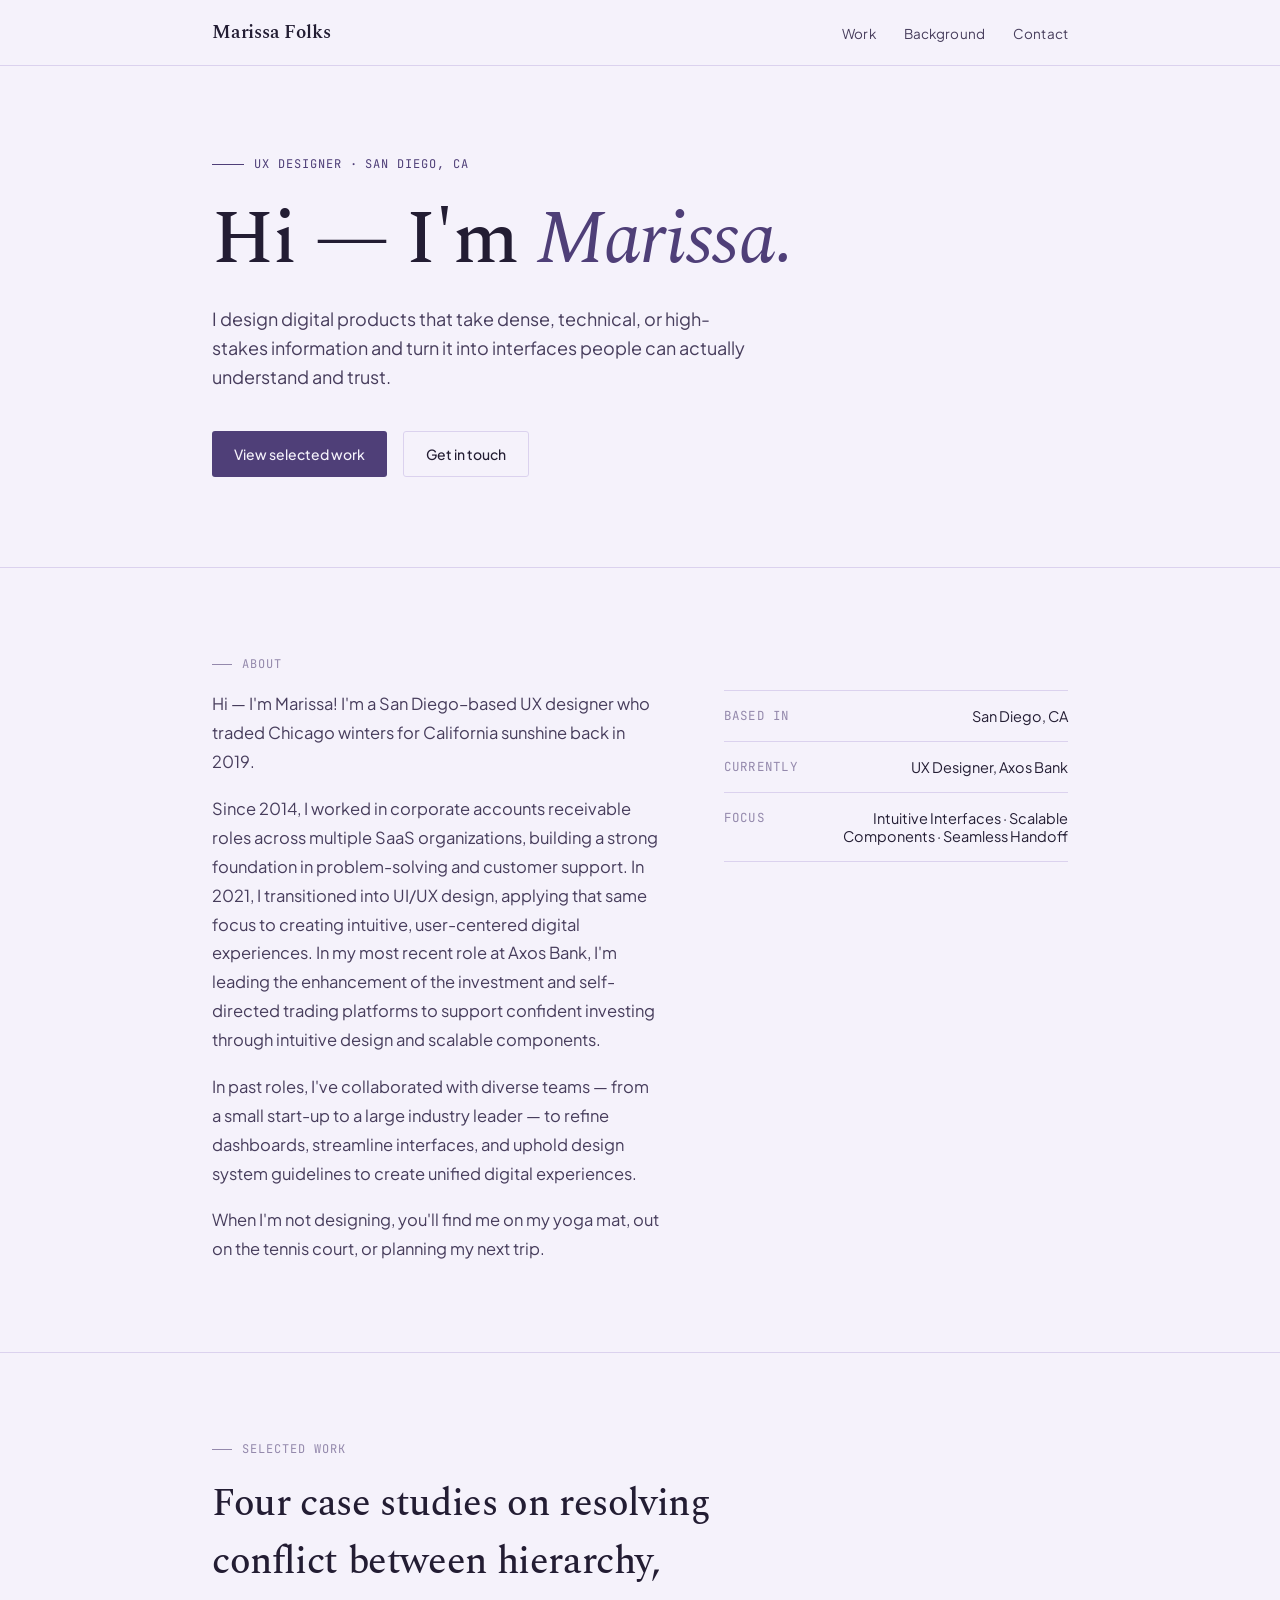
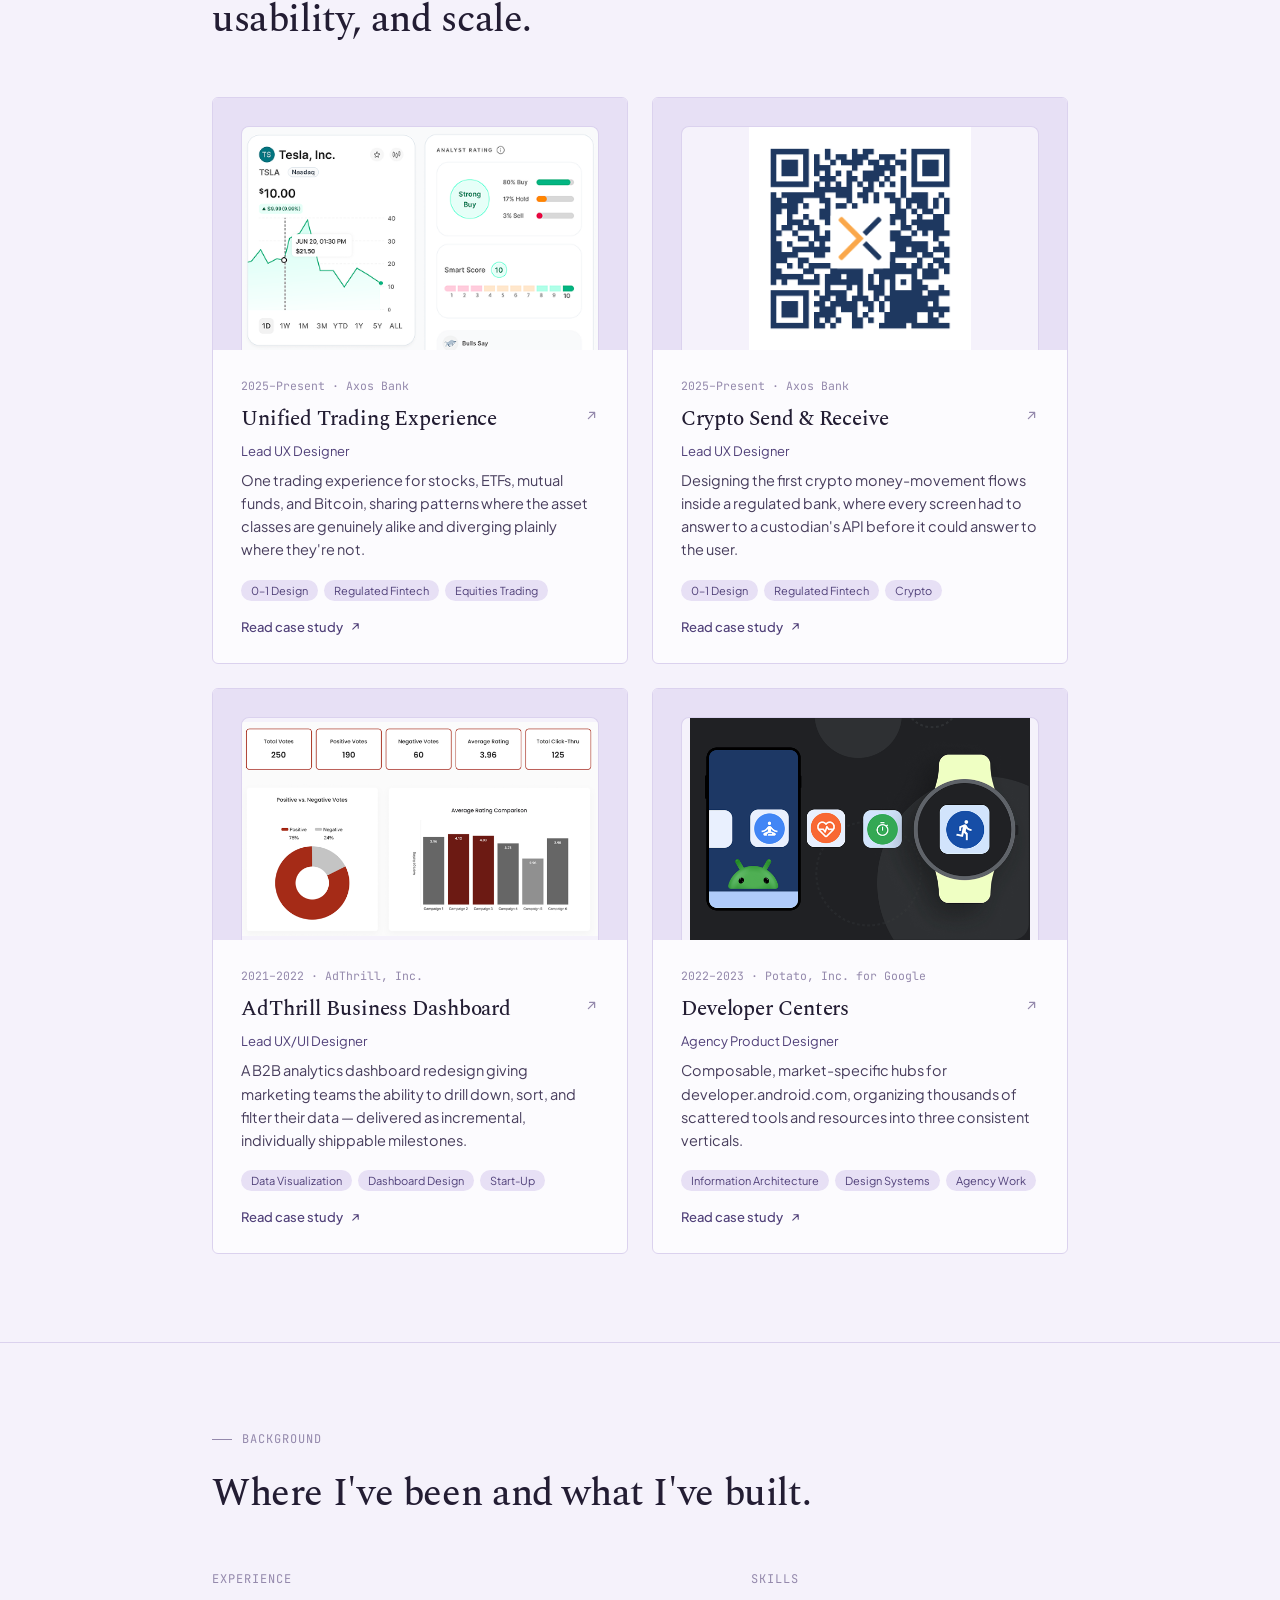
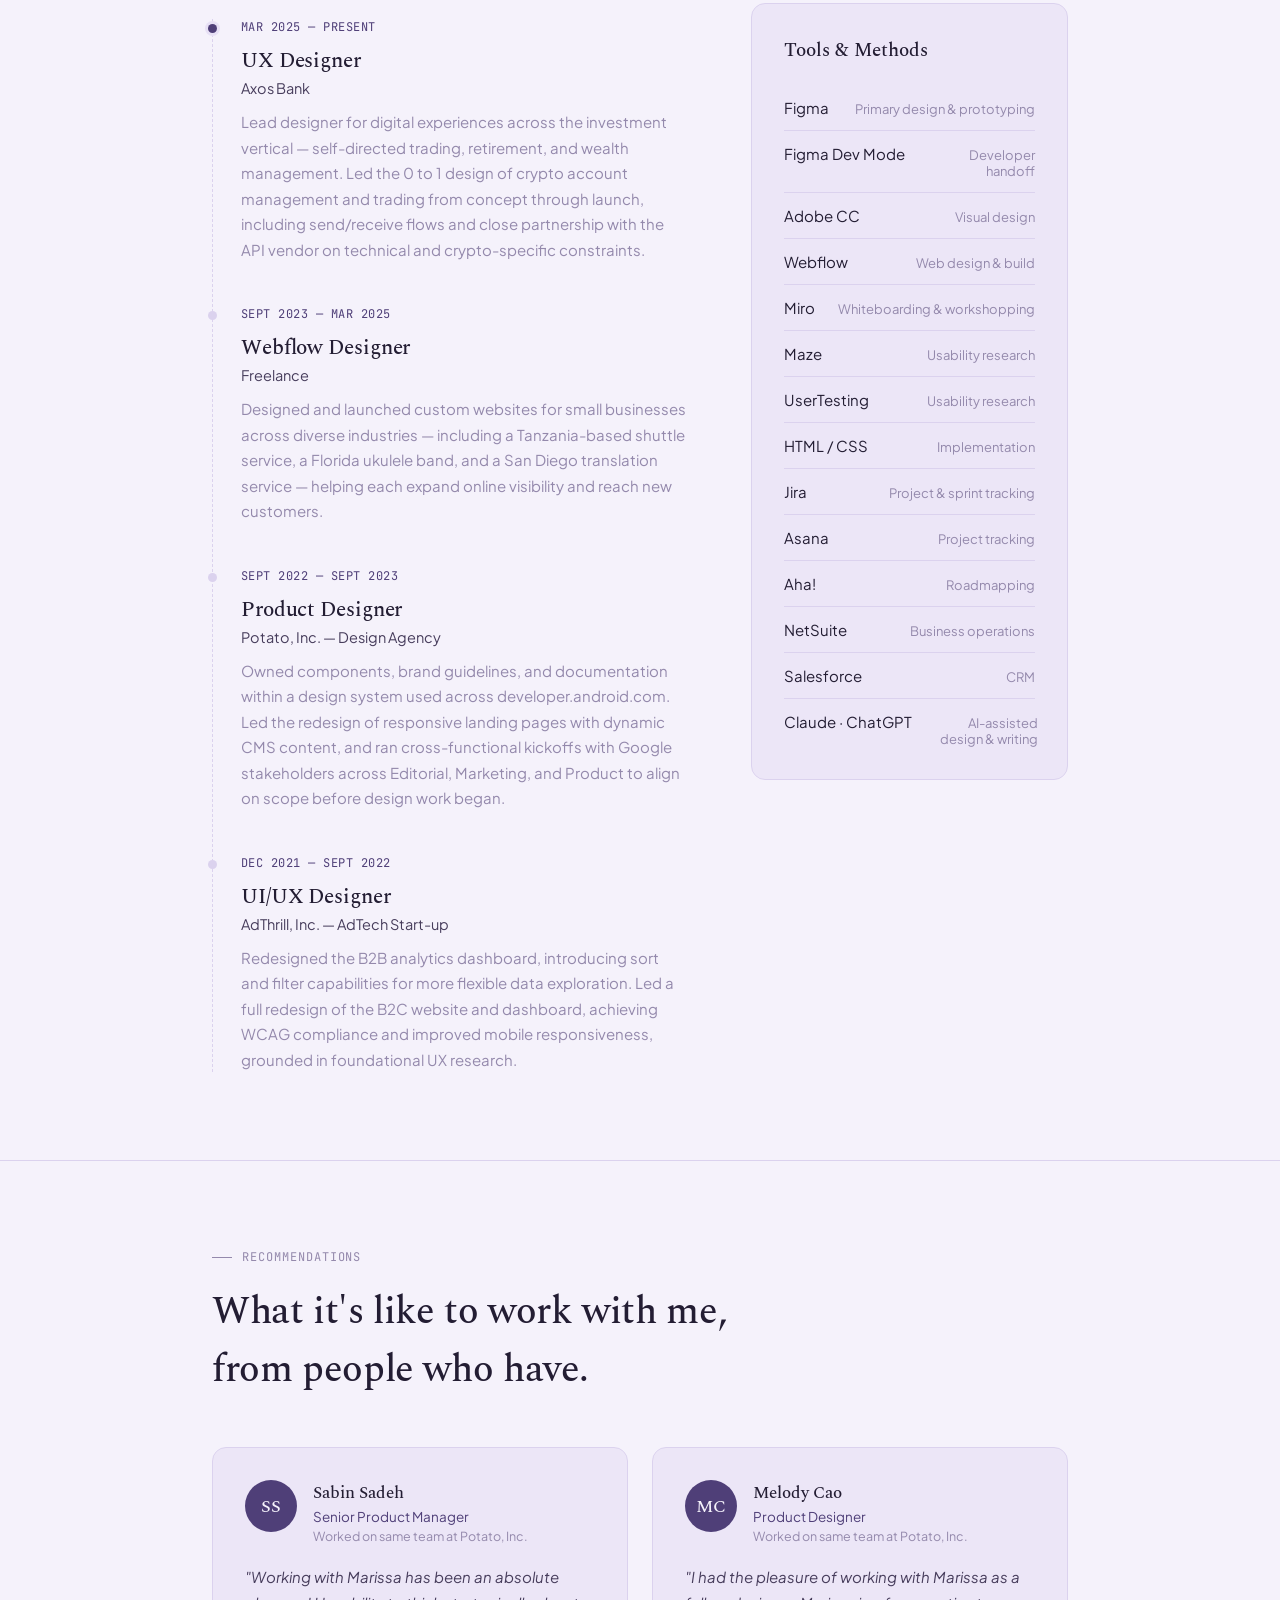
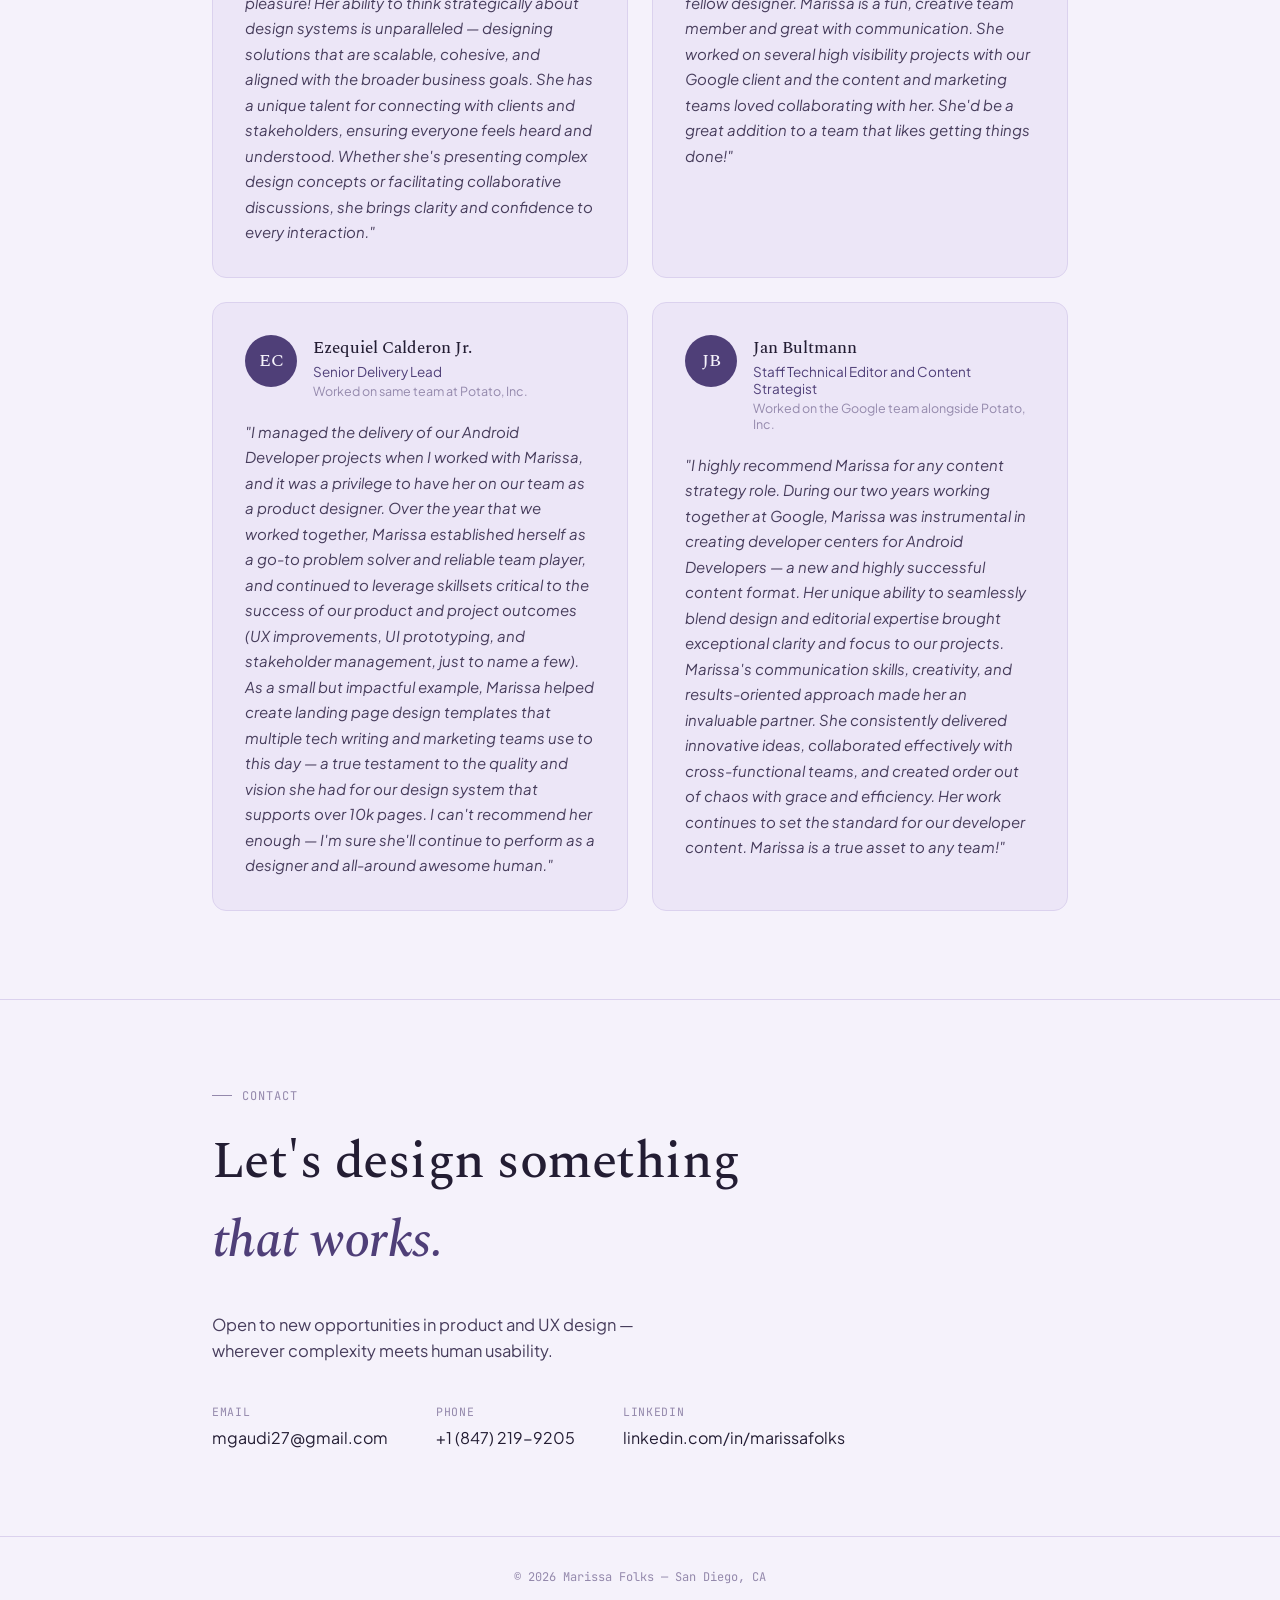
==== commit 3405fb01: "Removed webflow link on home page" ====
--- a/index.html
+++ b/index.html
@@ -376,10 +376,6 @@
           <div class="label">LinkedIn</div>
           <div class="value"><a href="https://linkedin.com/in/marissafolks" target="_blank" rel="noopener">linkedin.com/in/marissafolks</a></div>
         </div>
-        <div class="contact-item">
-          <div class="label">Webflow</div>
-          <div class="value"><a href="https://marissafolks.webflow.io" target="_blank" rel="noopener">marissafolks.webflow.io</a></div>
-        </div>
       </div>
     </div>
   </section>
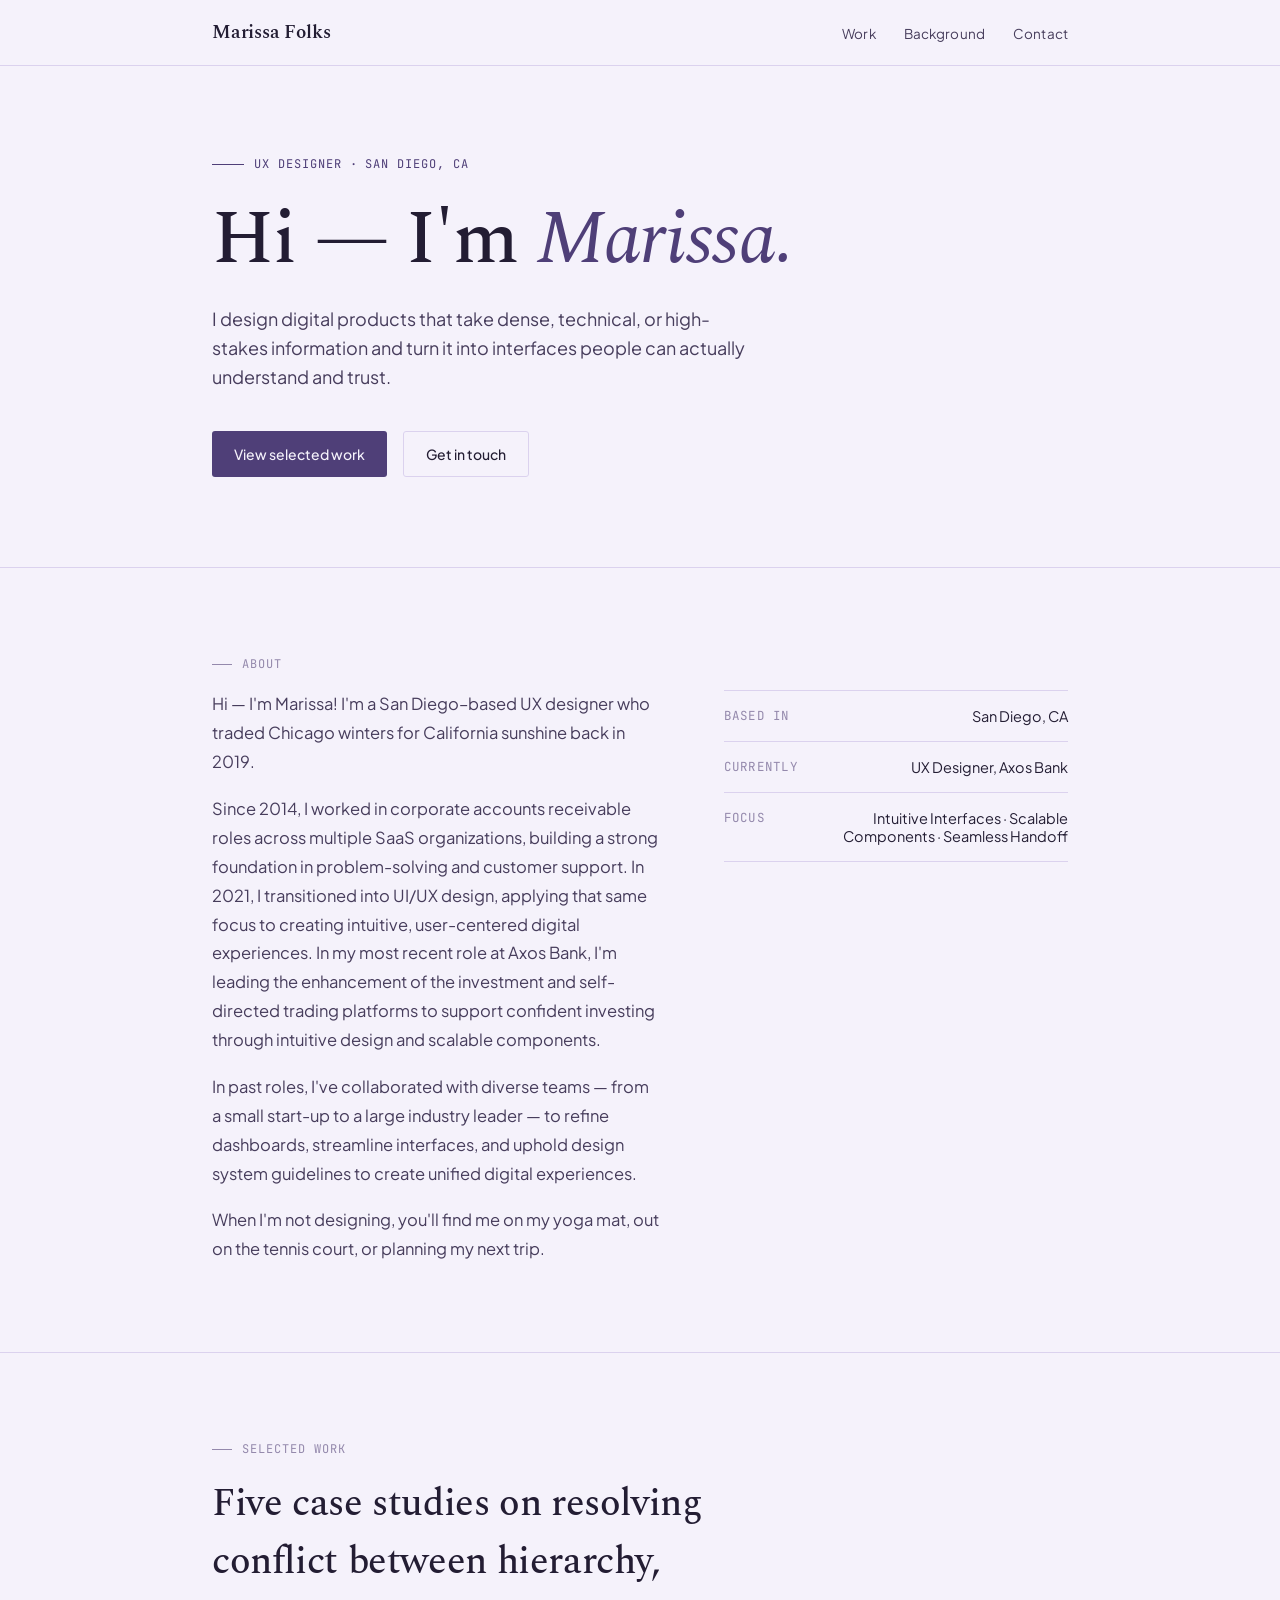
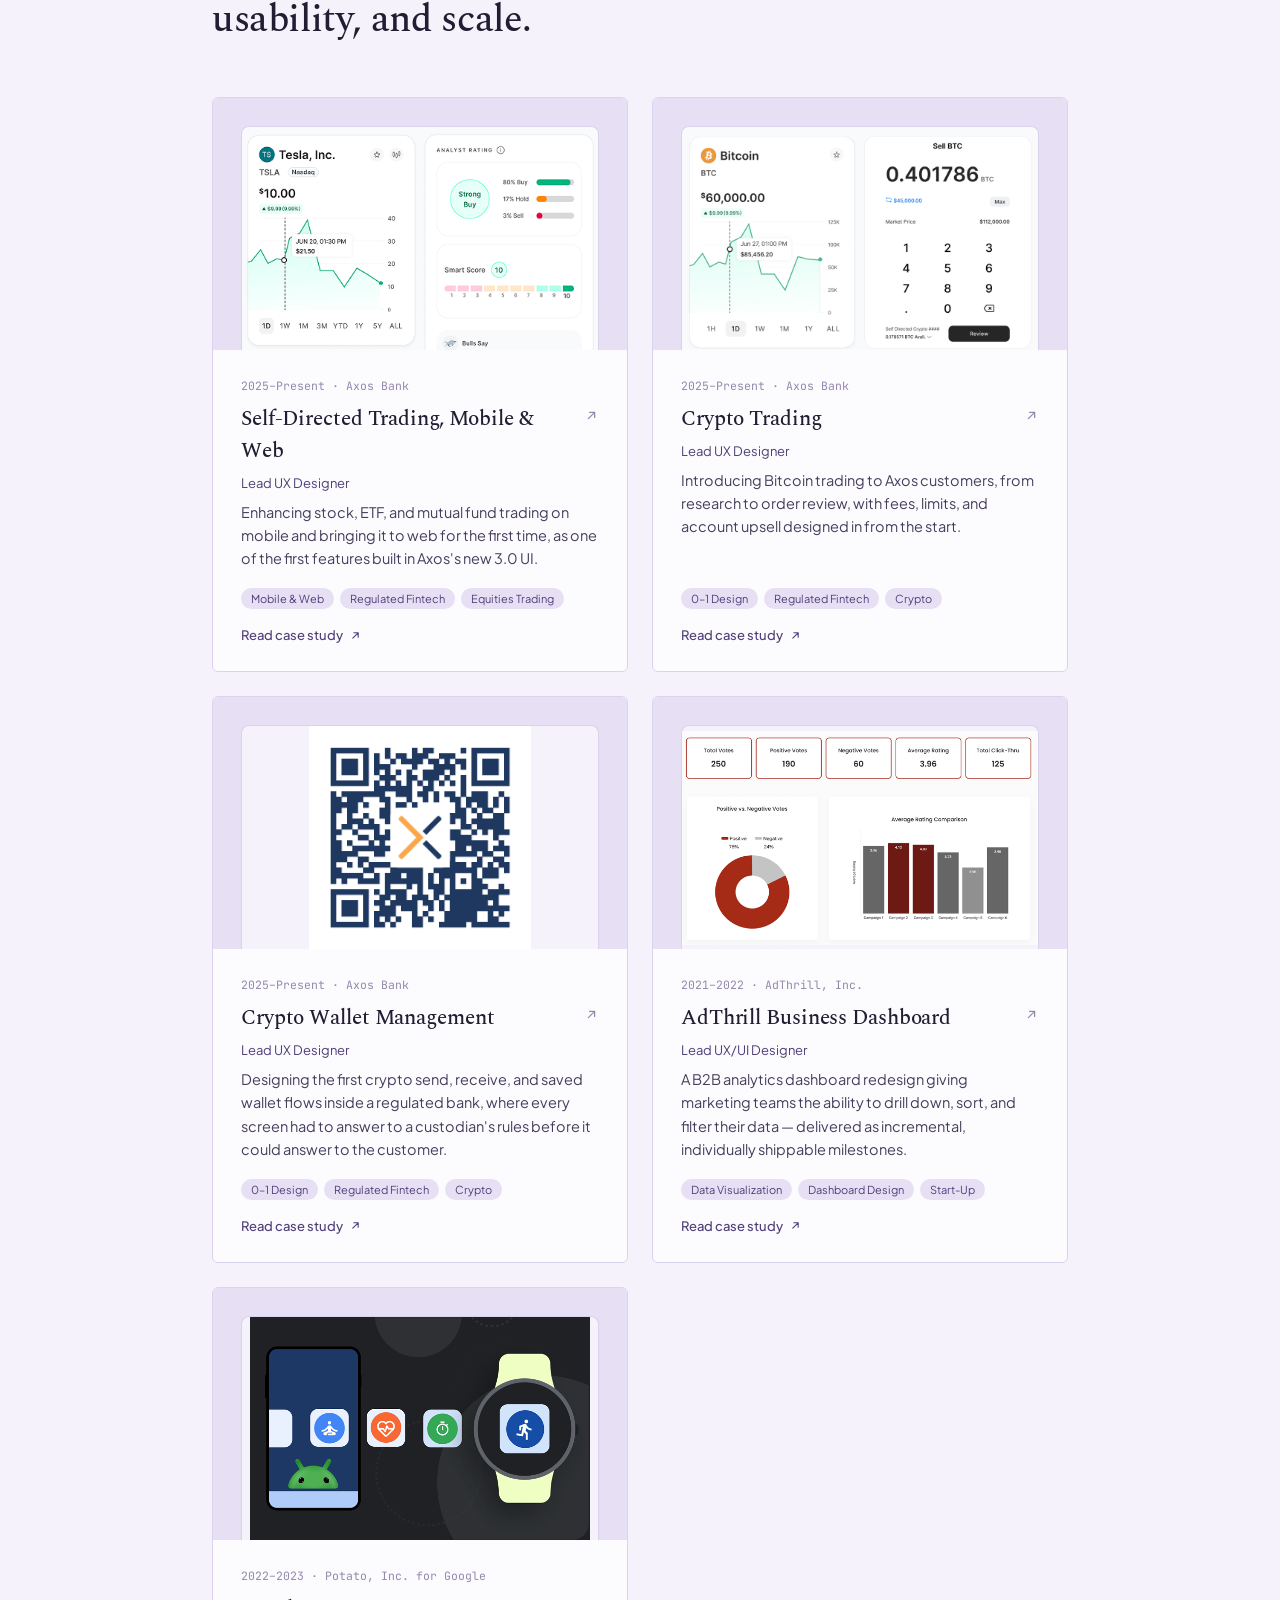
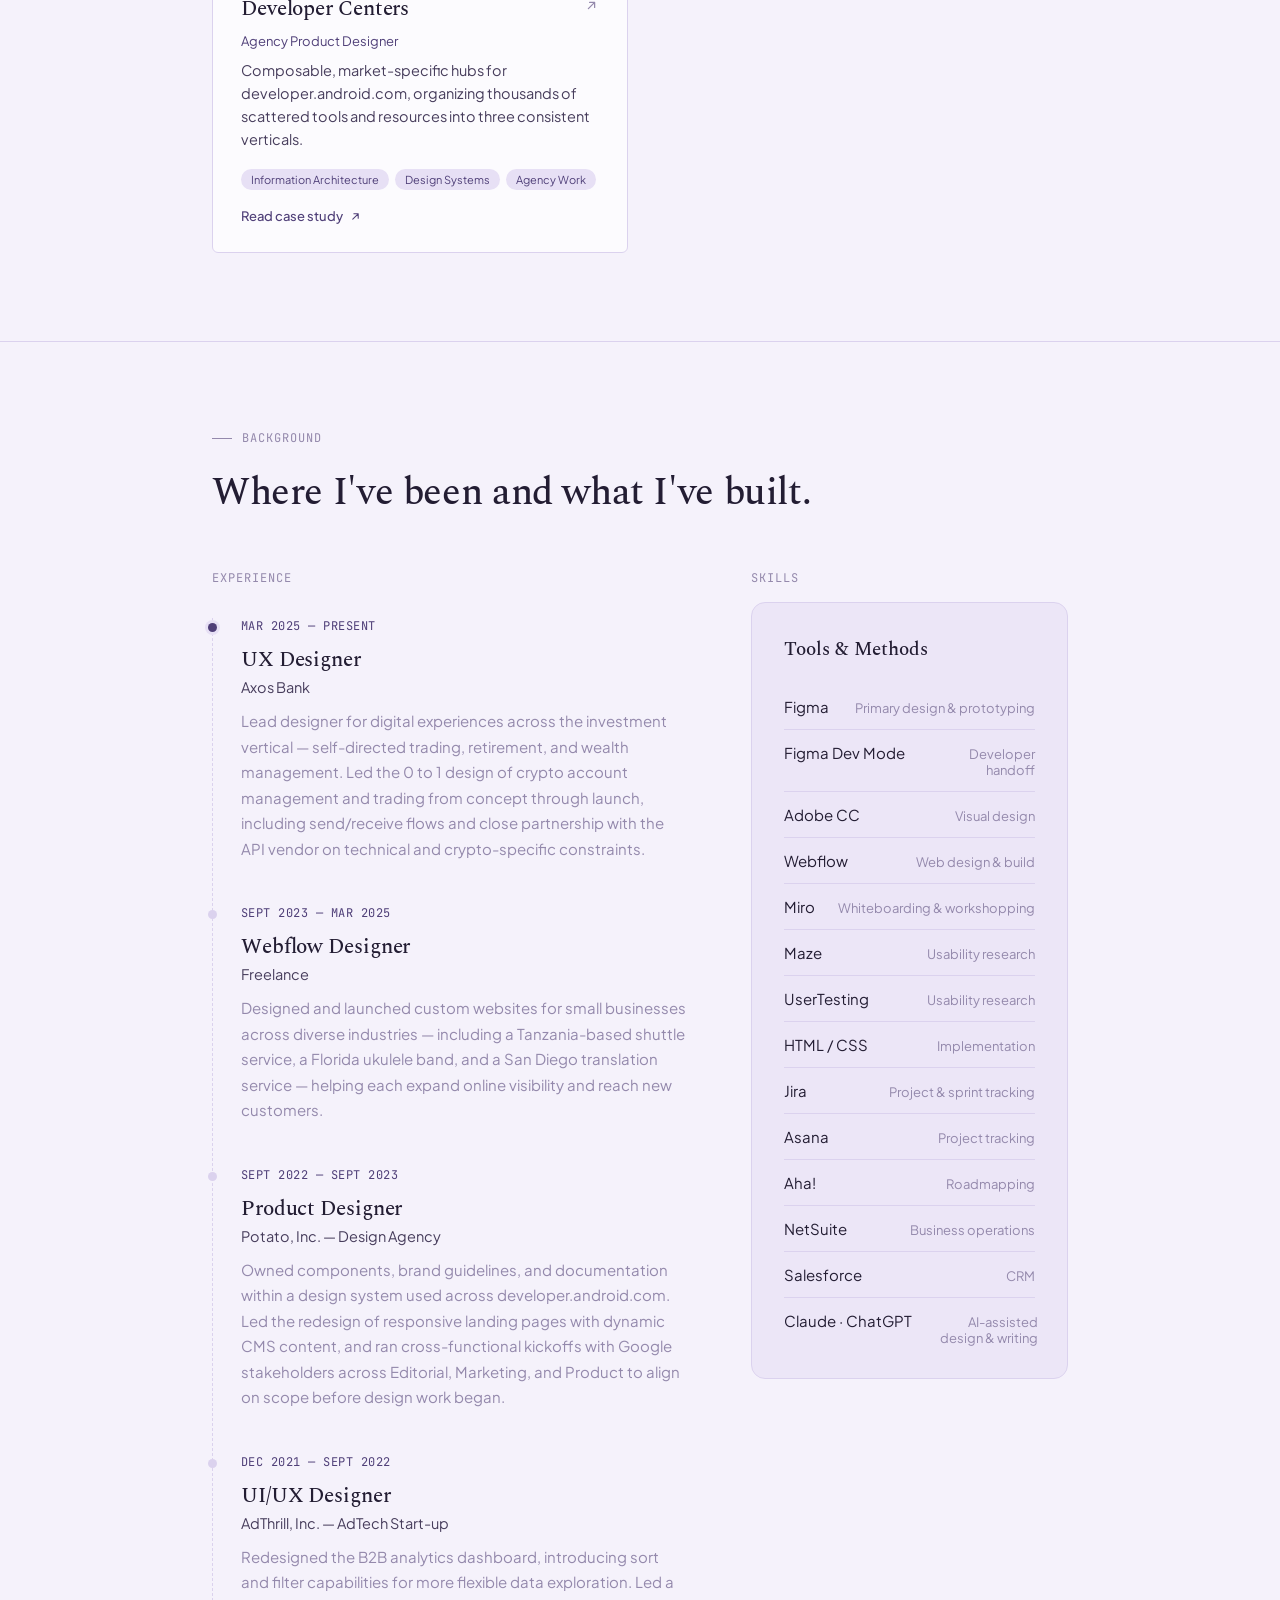
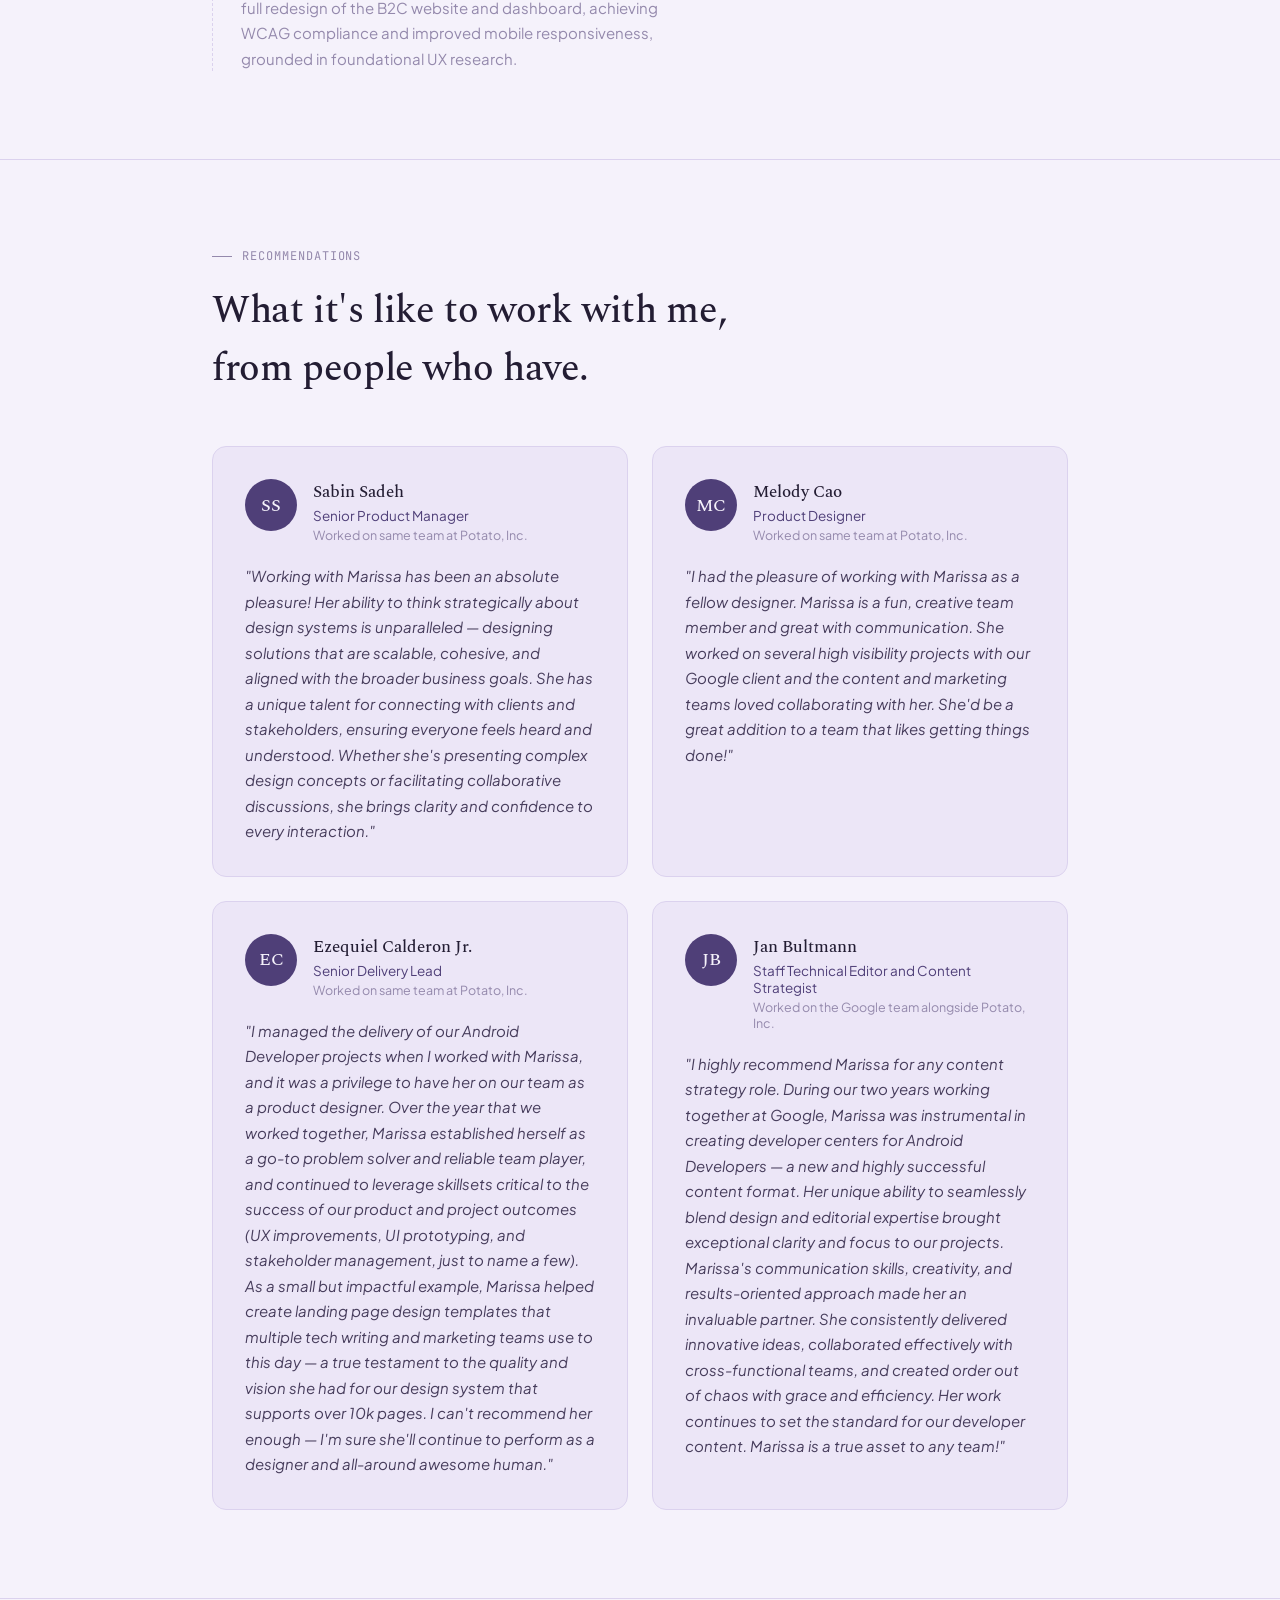
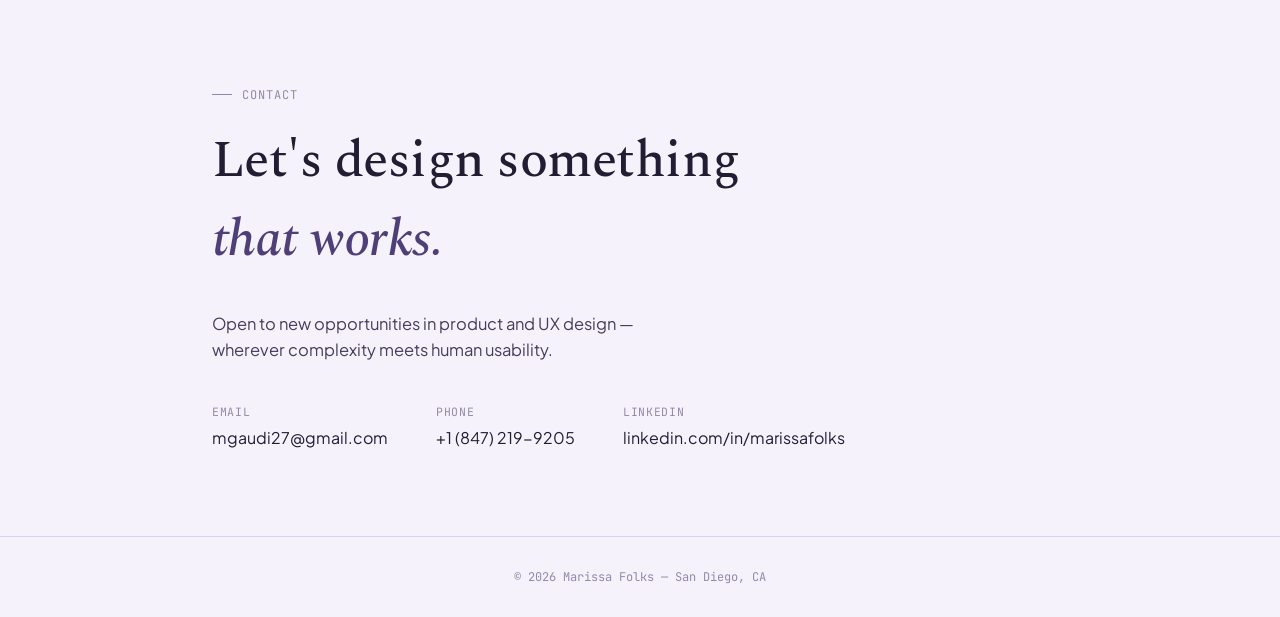
==== commit 6523fc96: "Separated case studies" ====
--- a/index.html
+++ b/index.html
@@ -61,12 +61,12 @@
   <section id="work">
     <div class="wrap">
       <div class="section-label"><span class="rule"></span> Selected work</div>
-      <h2 class="section-title">Four case studies on resolving conflict between hierarchy, usability, and scale.</h2>
+      <h2 class="section-title">Five case studies on resolving conflict between hierarchy, usability, and scale.</h2>
 
       <div class="work-grid">
 
-        <!-- Axos Research-to-Buy card -->
-        <a class="work-card" href="research-to-buy.html" target="_blank" rel="noopener">
+        <!-- Axos Self-Directed Trading card -->
+        <a class="work-card" href="self-directed-trading.html" target="_blank" rel="noopener">
           <div class="work-card-inset-wrap">
             <div class="work-card-inset">
               <img src="tsla-ratings.png" alt="Tesla stock research chart and analyst rating preview">
@@ -75,15 +75,42 @@
           <div class="work-card-body">
             <div class="work-card-date">2025–Present · Axos Bank</div>
             <div class="work-card-title-row">
-              <h3>Unified Trading Experience</h3>
+              <h3>Self-Directed Trading, Mobile &amp; Web</h3>
               <svg class="ext-icon-inline" width="15" height="15" viewBox="0 0 24 24" fill="none"><path d="M7 17L17 7M17 7H9M17 7V15" stroke="currentColor" stroke-width="2" stroke-linecap="round" stroke-linejoin="round"/></svg>
             </div>
             <div class="role">Lead UX Designer</div>
-            <p class="dek">One trading experience for stocks, ETFs, mutual funds, and Bitcoin, sharing patterns where the asset classes are genuinely alike and diverging plainly where they're not.</p>
+            <p class="dek">Enhancing stock, ETF, and mutual fund trading on mobile and bringing it to web for the first time, as one of the first features built in Axos's new 3.0 UI.</p>
+            <div class="work-card-tags">
+              <span class="work-card-tag">Mobile &amp; Web</span>
+              <span class="work-card-tag">Regulated Fintech</span>
+              <span class="work-card-tag">Equities Trading</span>
+            </div>
+            <div class="work-card-link">
+              Read case study
+              <svg width="13" height="13" viewBox="0 0 24 24" fill="none"><path d="M7 17L17 7M17 7H9M17 7V15" stroke="currentColor" stroke-width="2" stroke-linecap="round" stroke-linejoin="round"/></svg>
+            </div>
+          </div>
+        </a>
+
+        <!-- Axos Crypto Trading card -->
+        <a class="work-card" href="crypto-trading.html" target="_blank" rel="noopener">
+          <div class="work-card-inset-wrap">
+            <div class="work-card-inset">
+              <img src="btc-thumb.png" alt="Bitcoin price chart and Sell BTC order entry screen">
+            </div>
+          </div>
+          <div class="work-card-body">
+            <div class="work-card-date">2025–Present · Axos Bank</div>
+            <div class="work-card-title-row">
+              <h3>Crypto Trading</h3>
+              <svg class="ext-icon-inline" width="15" height="15" viewBox="0 0 24 24" fill="none"><path d="M7 17L17 7M17 7H9M17 7V15" stroke="currentColor" stroke-width="2" stroke-linecap="round" stroke-linejoin="round"/></svg>
+            </div>
+            <div class="role">Lead UX Designer</div>
+            <p class="dek">Introducing Bitcoin trading to Axos customers, from research to order review, with fees, limits, and account upsell designed in from the start.</p>
             <div class="work-card-tags">
               <span class="work-card-tag">0–1 Design</span>
               <span class="work-card-tag">Regulated Fintech</span>
-              <span class="work-card-tag">Equities Trading</span>
+              <span class="work-card-tag">Crypto</span>
             </div>
             <div class="work-card-link">
               Read case study
@@ -92,7 +119,7 @@
           </div>
         </a>
 
-        <!-- Axos Crypto Send/Receive card -->
+        <!-- Axos Crypto Wallet Management card -->
         <a class="work-card" href="crypto-send-receive.html" target="_blank" rel="noopener">
           <div class="work-card-inset-wrap">
             <div class="work-card-inset">
@@ -102,11 +129,11 @@
           <div class="work-card-body">
             <div class="work-card-date">2025–Present · Axos Bank</div>
             <div class="work-card-title-row">
-              <h3>Crypto Send &amp; Receive</h3>
+              <h3>Crypto Wallet Management</h3>
               <svg class="ext-icon-inline" width="15" height="15" viewBox="0 0 24 24" fill="none"><path d="M7 17L17 7M17 7H9M17 7V15" stroke="currentColor" stroke-width="2" stroke-linecap="round" stroke-linejoin="round"/></svg>
             </div>
             <div class="role">Lead UX Designer</div>
-            <p class="dek">Designing the first crypto money-movement flows inside a regulated bank, where every screen had to answer to a custodian's API before it could answer to the user.</p>
+            <p class="dek">Designing the first crypto send, receive, and saved wallet flows inside a regulated bank, where every screen had to answer to a custodian's rules before it could answer to the customer.</p>
             <div class="work-card-tags">
               <span class="work-card-tag">0–1 Design</span>
               <span class="work-card-tag">Regulated Fintech</span>
--- a/styles.css
+++ b/styles.css
@@ -208,7 +208,8 @@
   object-position:center;
   display:block;
 }
-.work-card-inset img[src*="tsla-ratings"]{
+.work-card-inset img[src*="tsla-ratings"],
+.work-card-inset img[src*="btc-thumb"]{
   object-fit:cover;
 }
 .work-card-title-row{
@@ -406,7 +407,15 @@
   width:220px;
   flex-shrink:0;
 }
-.cs-hero-split-image img{
+.cs-hero-split-image--two{
+  width:auto;
+  display:grid;
+  grid-template-columns:1fr 1fr;
+  gap:16px;
+  width:320px;
+}
+.cs-hero-split-image img,
+.cs-hero-split-image--two img{
   width:100%;
   display:block;
   border:none;
@@ -415,6 +424,7 @@
 @media (max-width:760px){
   .cs-hero-split{grid-template-columns:1fr;}
   .cs-hero-split-image{width:160px;margin:0 auto;}
+  .cs-hero-split-image--two{width:280px;margin:0 auto;}
 }
 
 .cs-back{
@@ -470,6 +480,18 @@
   margin-bottom:8px;
 }
 .cs-meta-bar dd{font-size:14.5px;color:var(--ink);line-height:1.4;}
+.cs-section p a,
+.cs-summary p a{
+  color:var(--accent);
+  font-weight:500;
+  text-decoration:underline;
+  text-decoration-thickness:1px;
+  text-underline-offset:3px;
+  transition:color .15s ease;
+}
+.cs-section p a:hover,
+.cs-summary p a:hover{color:var(--accent-deep);}
+.cs-meta-bar--three{grid-template-columns:repeat(3, 1fr);row-gap:28px;}
 @media (max-width:760px){
   .cs-meta-bar{grid-template-columns:repeat(2, 1fr);row-gap:24px;}
 }
@@ -628,7 +650,54 @@
   margin-left:auto;
   margin-right:auto;
 }
-.cs-phone-row img{
+.cs-phone-row--equal{
+  align-items:stretch;
+}
+.cs-phone-row--equal img{
+  height:100%;
+  object-fit:cover;
+  object-position:top;
+}
+
+.cs-section-split{
+  display:grid;
+  grid-template-columns:1fr auto;
+  gap:48px;
+  align-items:center;
+}
+.cs-section-split-text{
+  min-width:0;
+}
+.cs-section-split-media{
+  width:220px;
+  flex-shrink:0;
+}
+.cs-section-split-media--two{
+  width:460px;
+  display:grid;
+  grid-template-columns:1fr 1fr;
+  gap:12px;
+  align-items:start;
+}
+.cs-section-split-media--two img,
+.cs-section-split-media--two video{
+  width:100%;
+  display:block;
+}
+.cs-section-split-media img,
+.cs-section-split-media video{
+  width:100%;
+  display:block;
+  border:none;
+  outline:none;
+}
+.cs-section-split-media .cs-video-raw{border:1px solid var(--line);border-radius:22px;}
+@media (max-width:760px){
+  .cs-section-split{grid-template-columns:1fr;}
+  .cs-section-split-media{width:180px;margin:0 auto;}
+}
+.cs-phone-row img,
+.cs-phone-row video{
   width:100%;
   display:block;
   border-radius:6px;
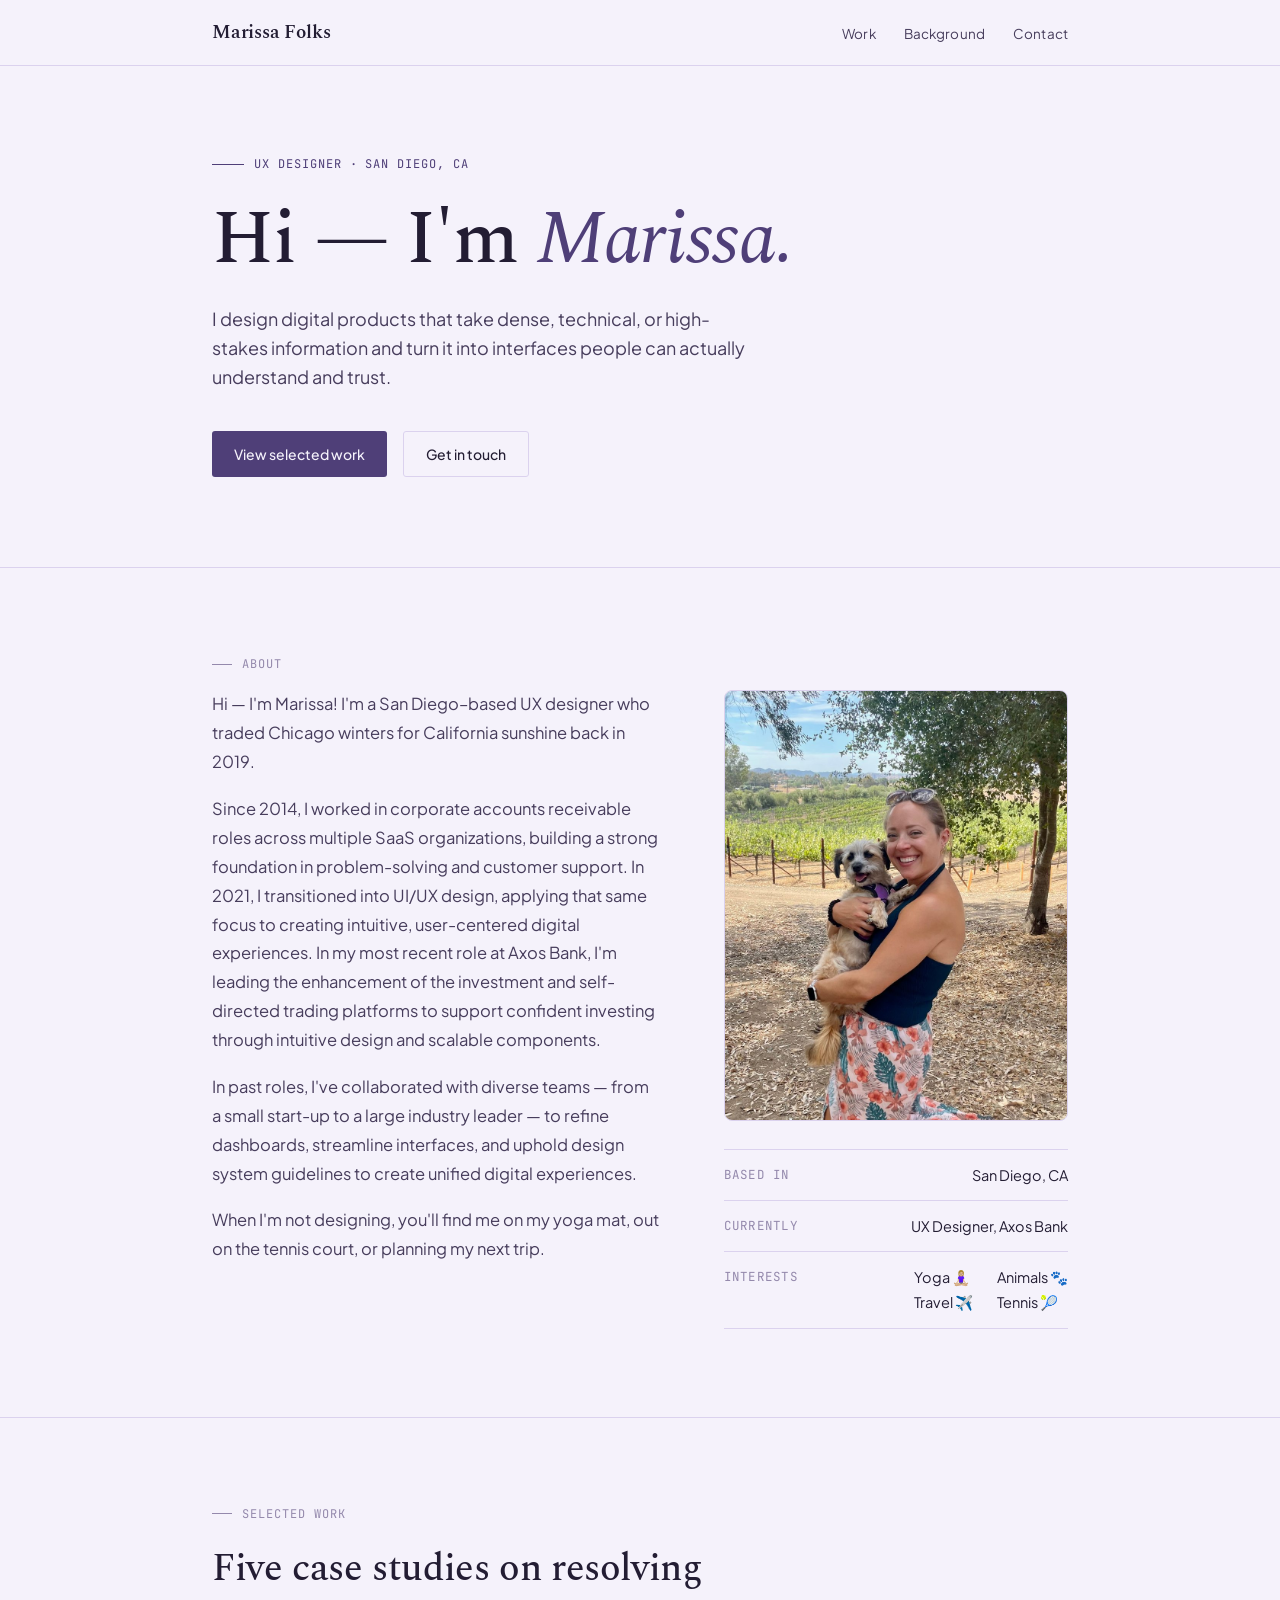
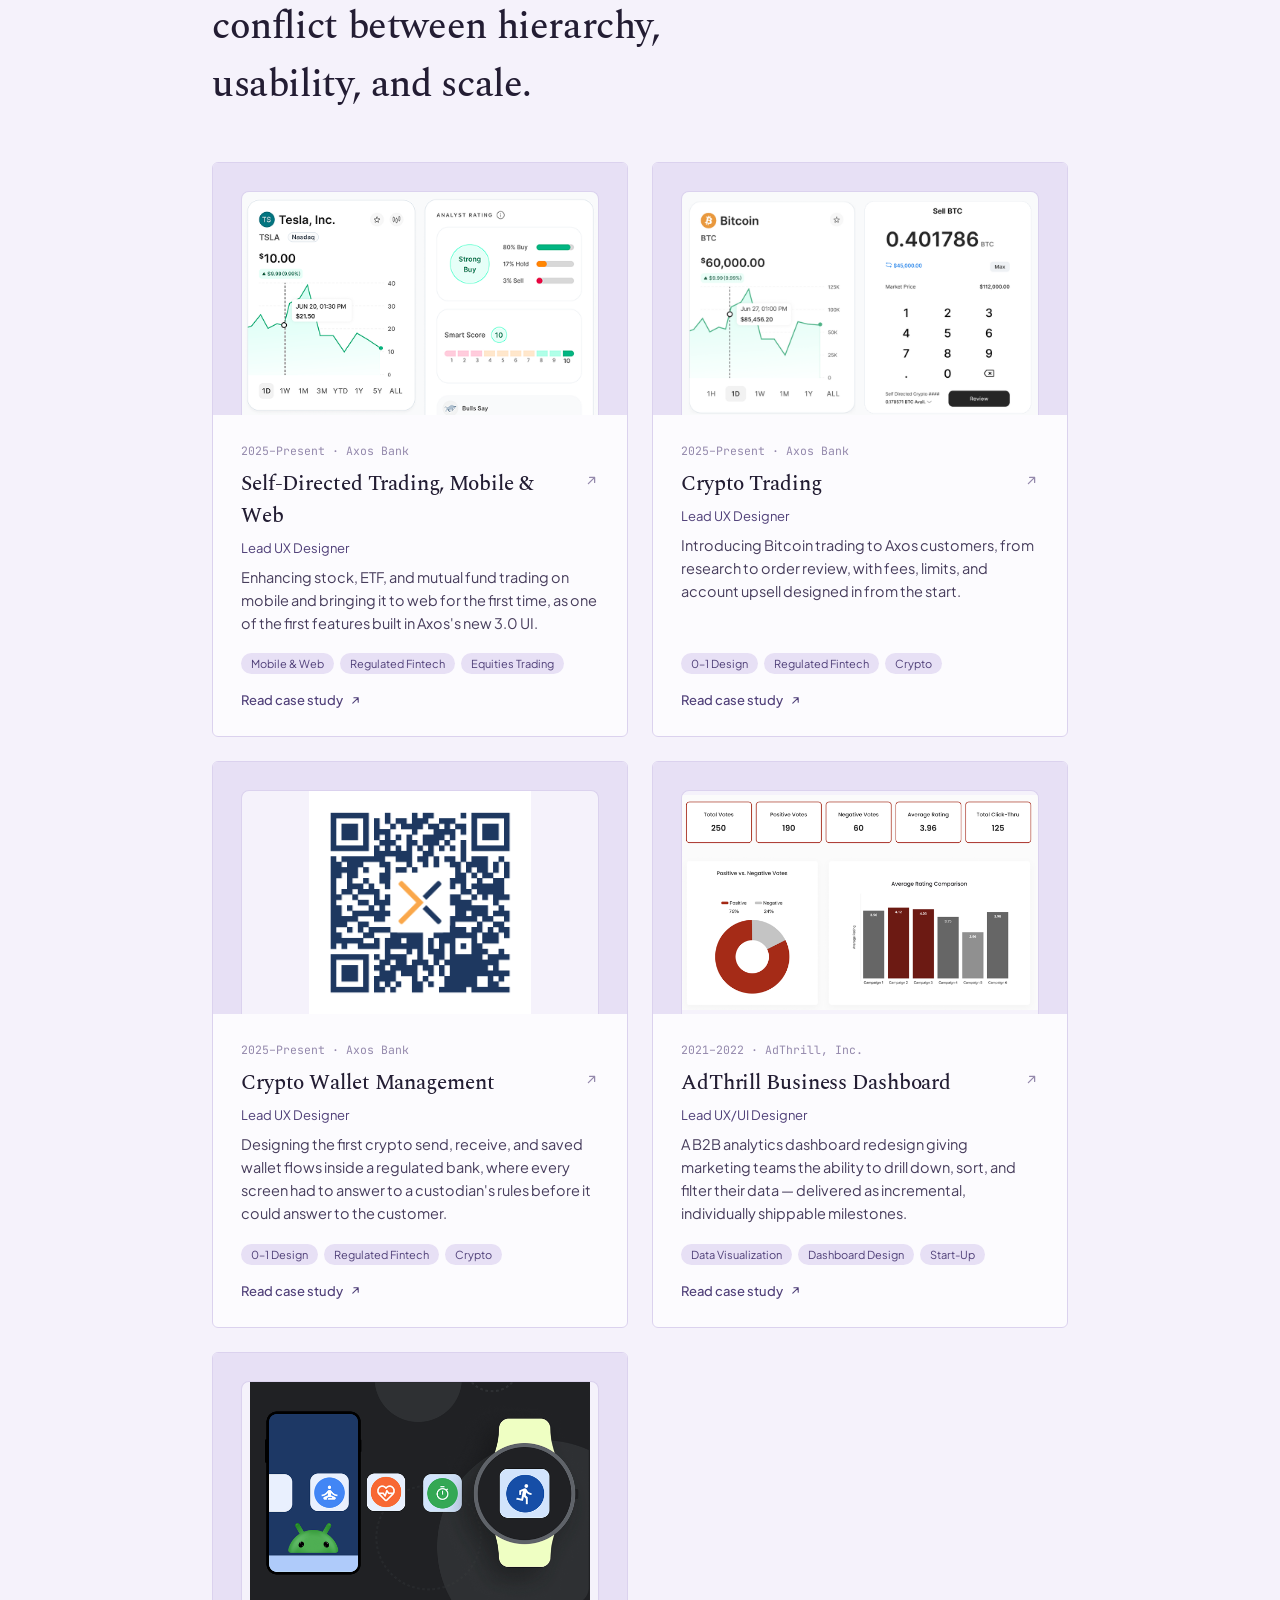
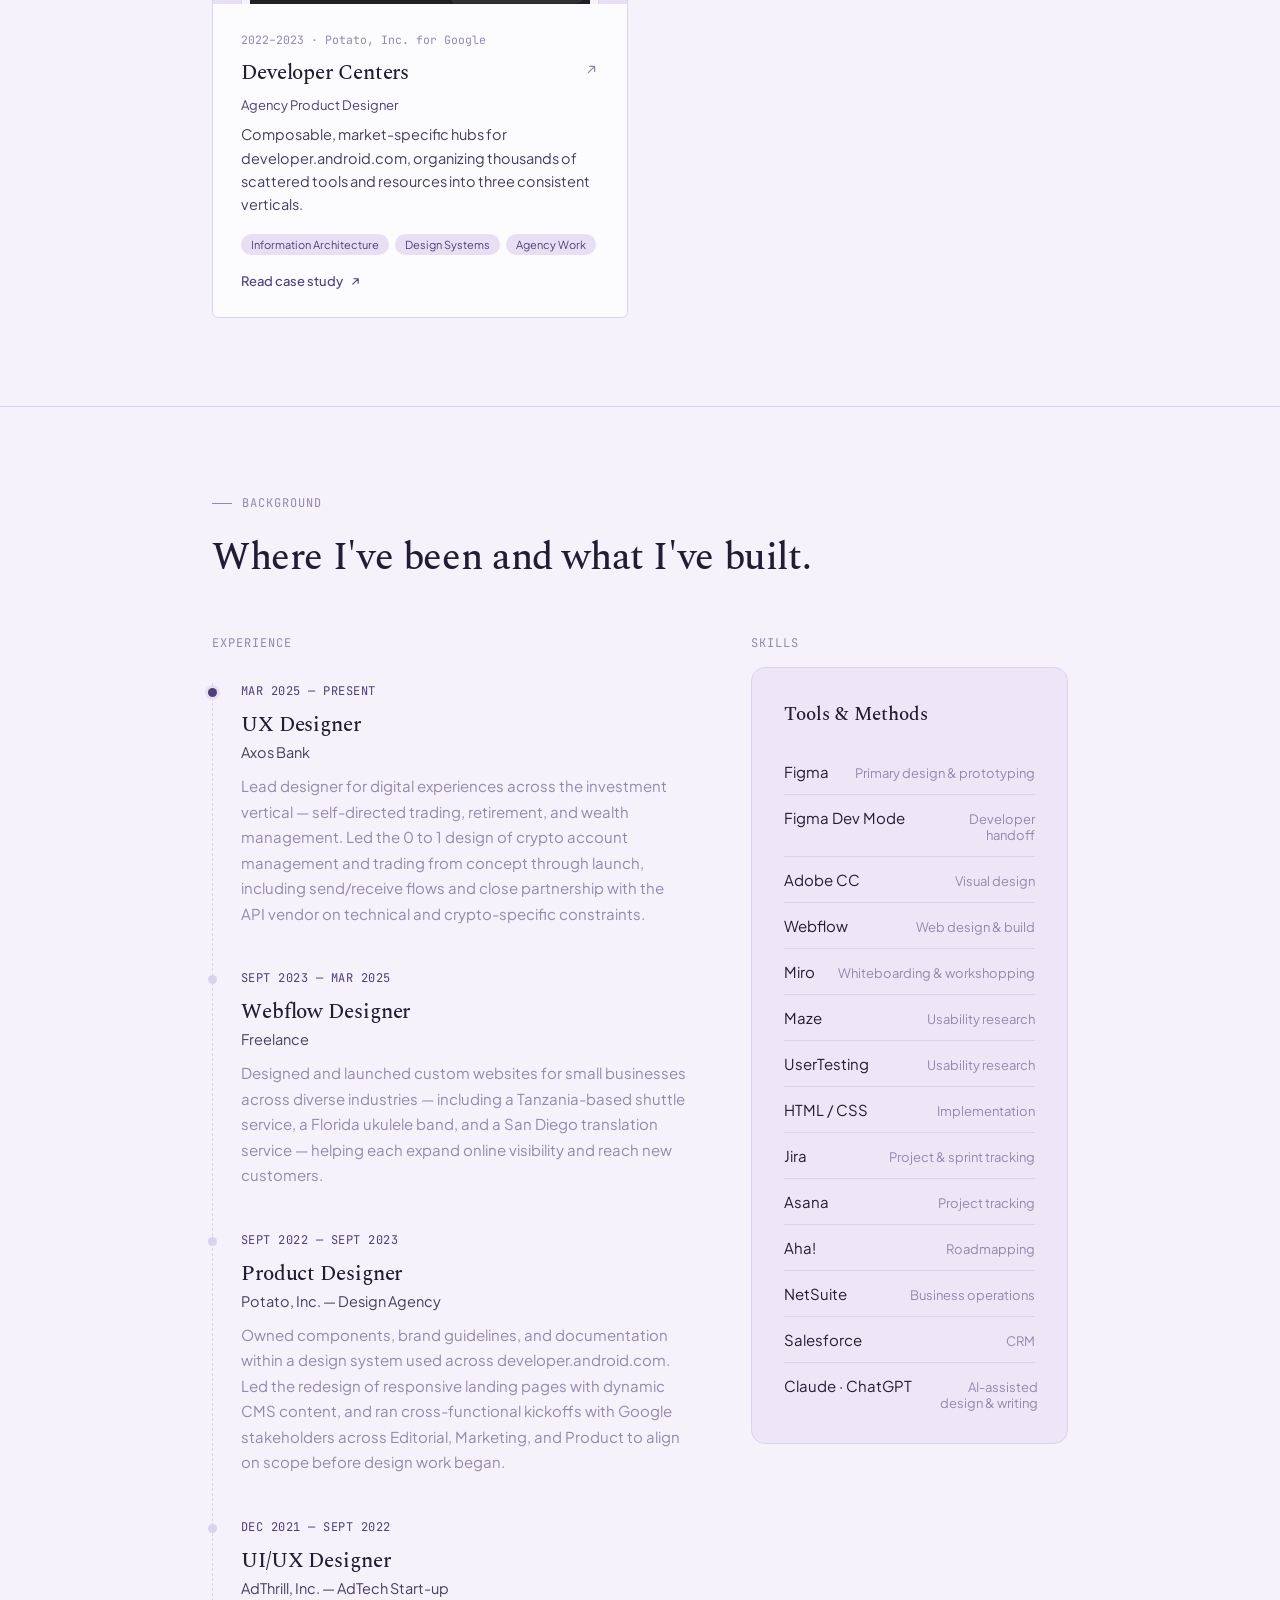
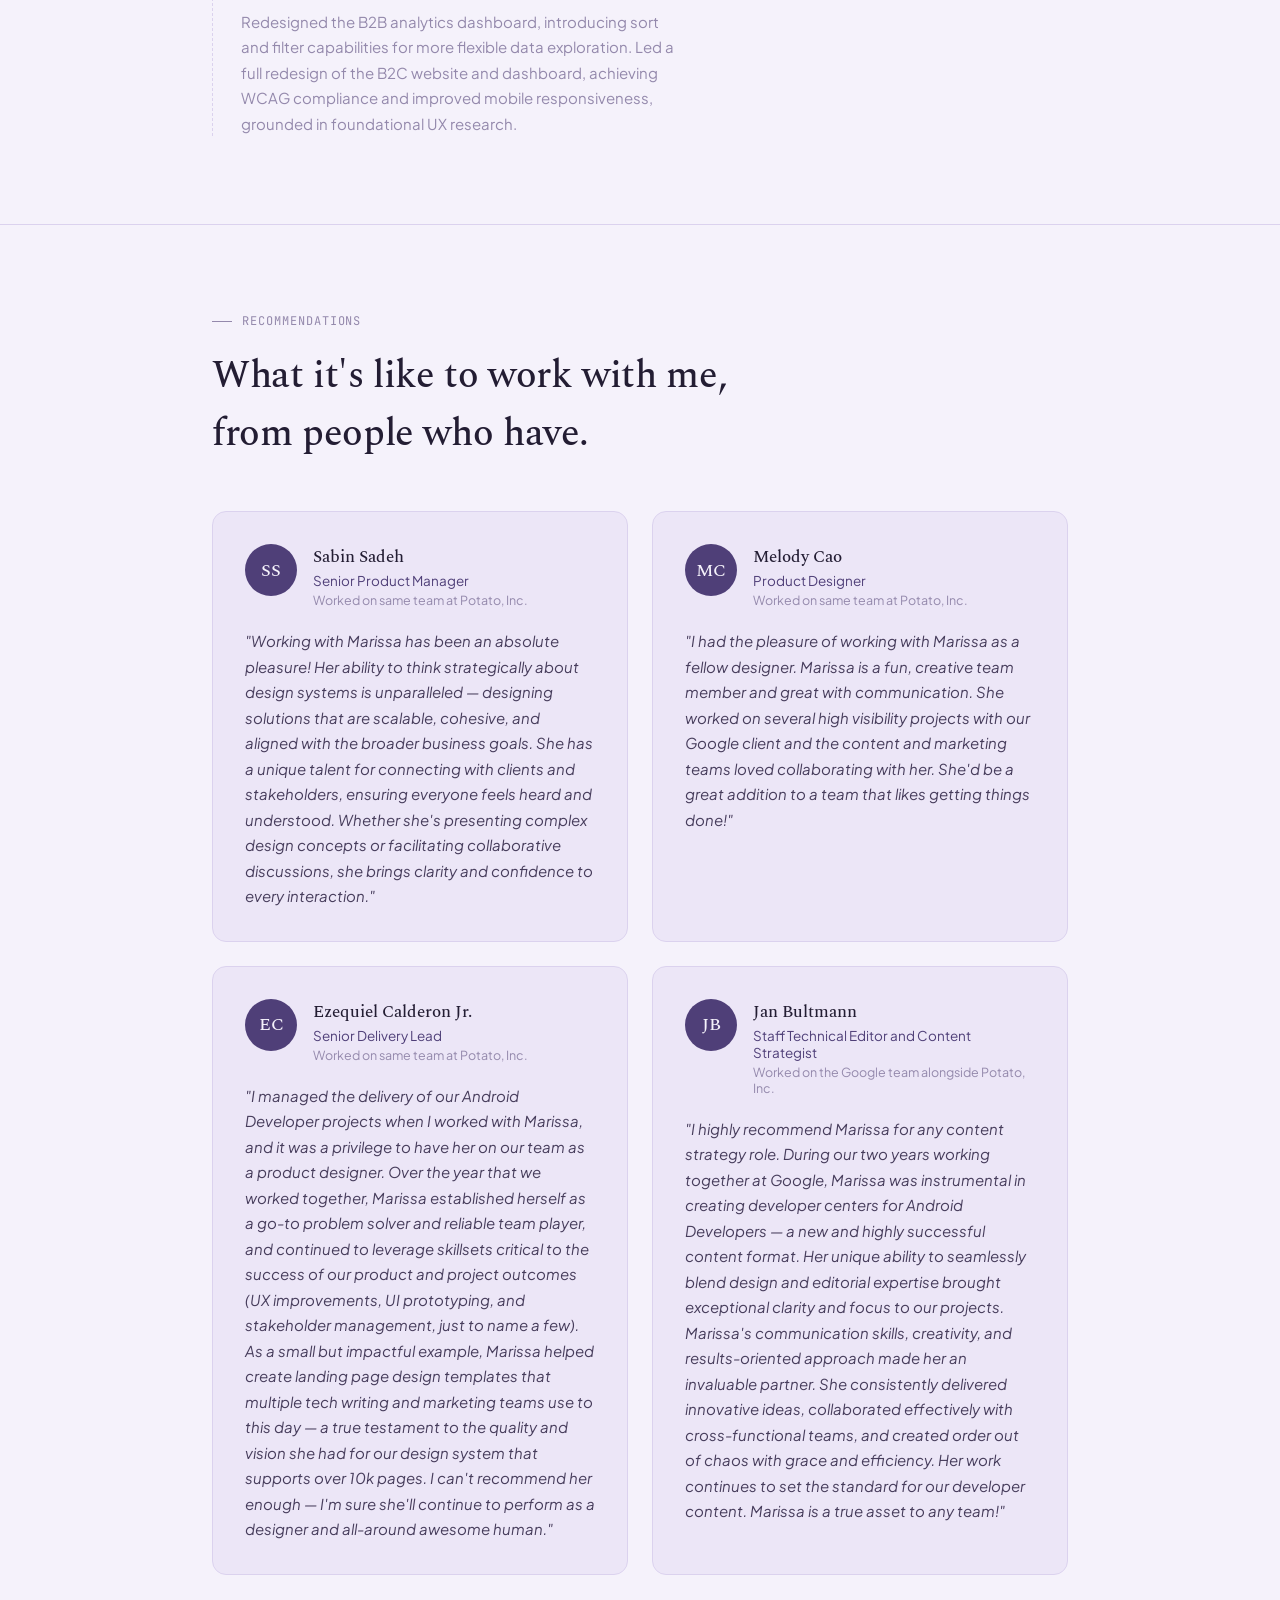
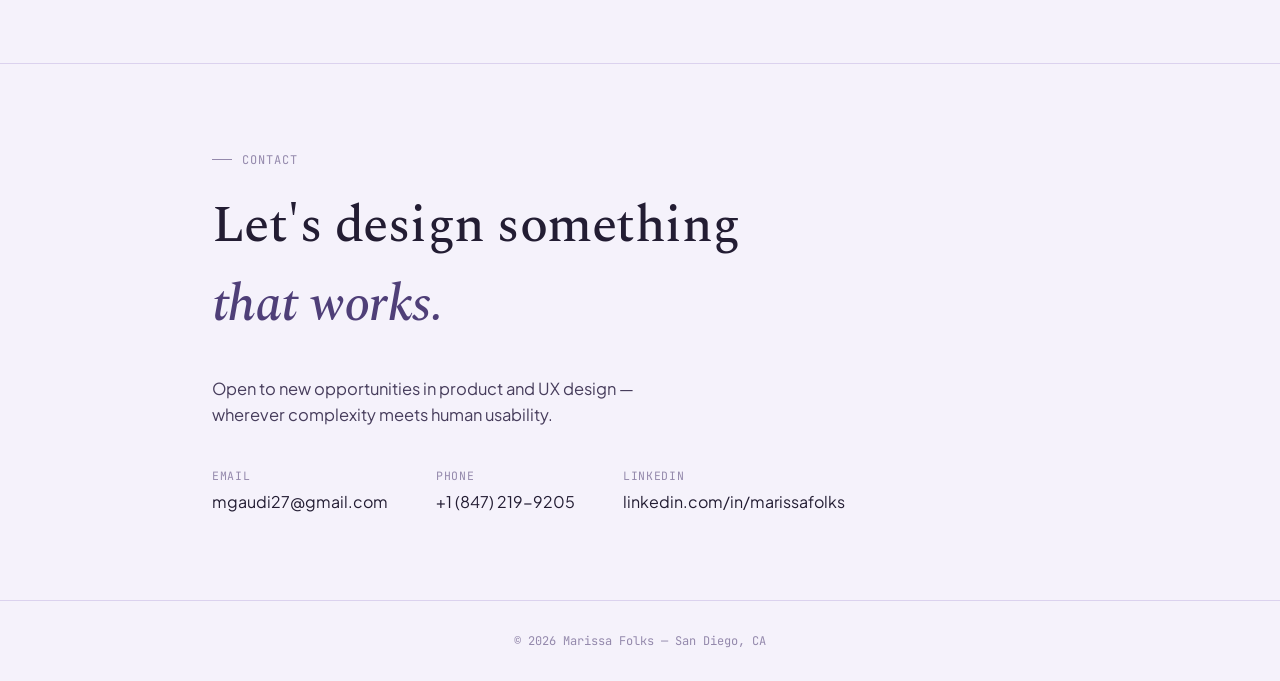
==== commit d848f393: "Added photo and interest section" ====
--- a/index.html
+++ b/index.html
@@ -48,11 +48,14 @@
           <p>In past roles, I've collaborated with diverse teams — from a small start-up to a large industry leader — to refine dashboards, streamline interfaces, and uphold design system guidelines to create unified digital experiences.</p>
           <p>When I'm not designing, you'll find me on my yoga mat, out on the tennis court, or planning my next trip.</p>
         </div>
+        <div class="about-side">
+          <img class="about-photo" src="marissa-about.jpg" alt="Marissa smiling and holding her small dog at a vineyard">
         <dl class="fact-list">
           <div class="fact"><dt>BASED IN</dt><dd>San Diego, CA</dd></div>
           <div class="fact"><dt>CURRENTLY</dt><dd>UX Designer, Axos Bank</dd></div>
-          <div class="fact"><dt>FOCUS</dt><dd>Intuitive Interfaces · Scalable Components · Seamless Handoff</dd></div>
+          <div class="fact"><dt>INTERESTS</dt><dd><span class="fact-grid"><span>Yoga&nbsp;🧘🏼‍♀️</span><span>Animals&nbsp;🐾</span><span>Travel&nbsp;✈️</span><span>Tennis&nbsp;🎾</span></span></dd></div>
         </dl>
+        </div>
       </div>
     </div>
   </section>
--- a/styles.css
+++ b/styles.css
@@ -165,7 +165,18 @@
 .fact{padding:16px 0;border-bottom:1px solid var(--line);display:flex;justify-content:space-between;gap:16px;}
 .fact dt{font-size:12.5px;color:var(--muted);font-family:var(--mono);letter-spacing:0.02em;flex-shrink:0;}
 .fact dd{font-size:14.5px;text-align:right;color:var(--ink);}
+.fact-grid{display:inline-grid;grid-template-columns:auto auto;column-gap:24px;row-gap:6px;text-align:left;}
+.about-photo{
+  display:block;
+  width:100%;
+  aspect-ratio:4/5;
+  object-fit:cover;
+  border-radius:8px;
+  border:1px solid var(--line);
+  margin-bottom:28px;
+}
 @media (max-width:760px){.about-grid{grid-template-columns:1fr;gap:40px;}}
+@media (max-width:760px){.about-photo{max-width:360px;}}
 
 /* ---------- work cards ---------- */
 .work-grid{
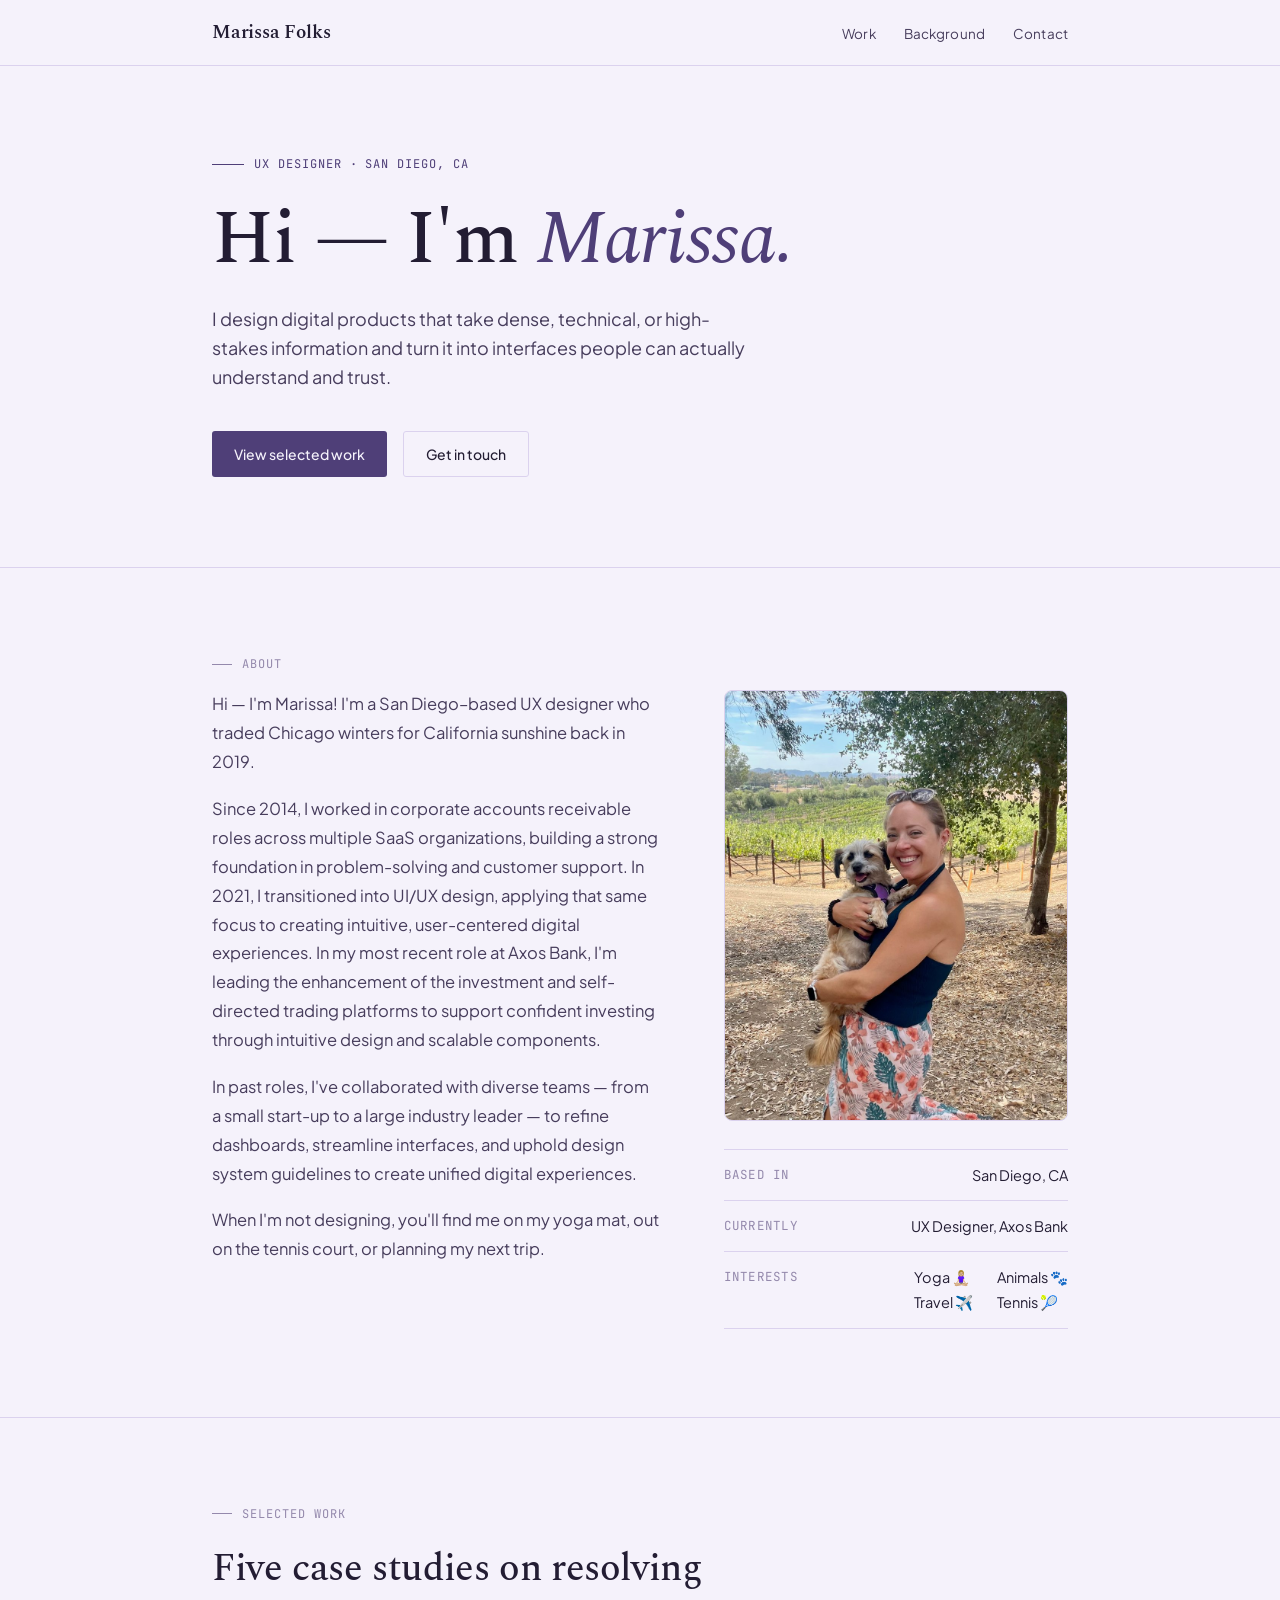
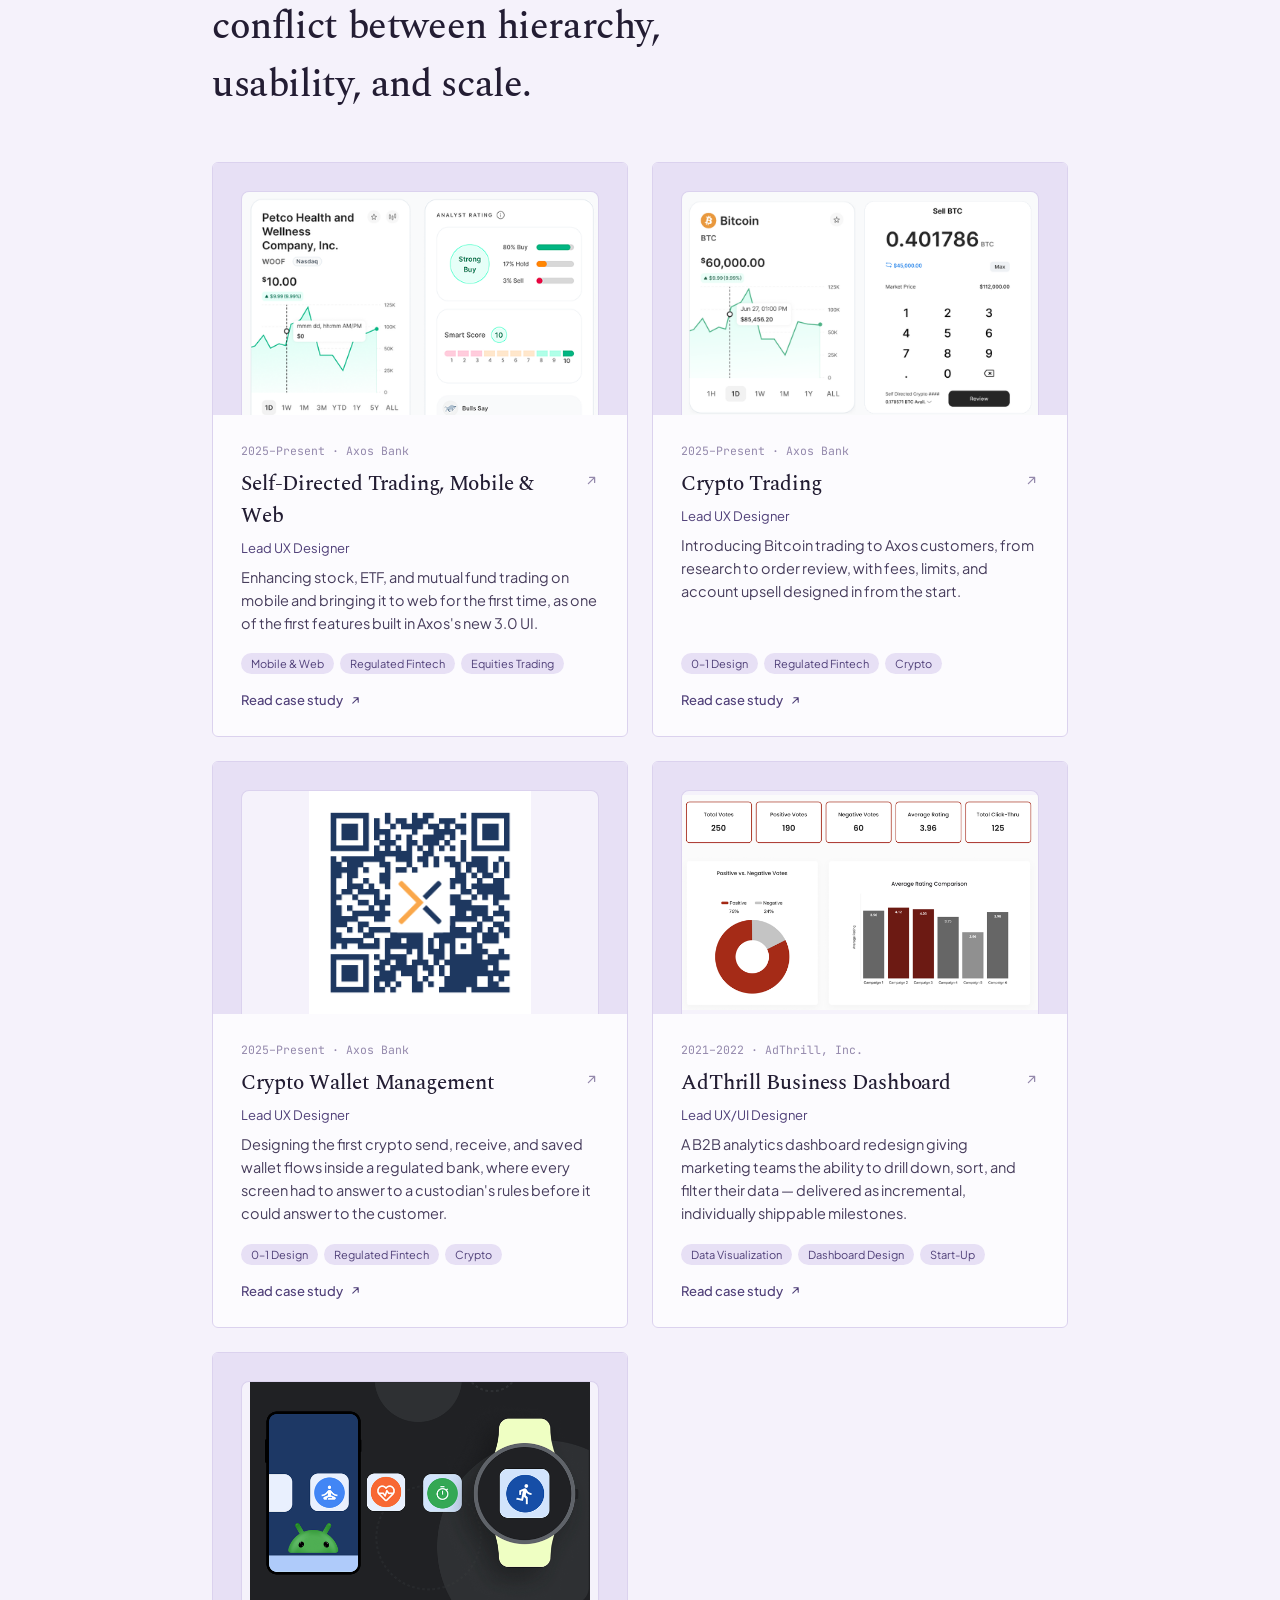
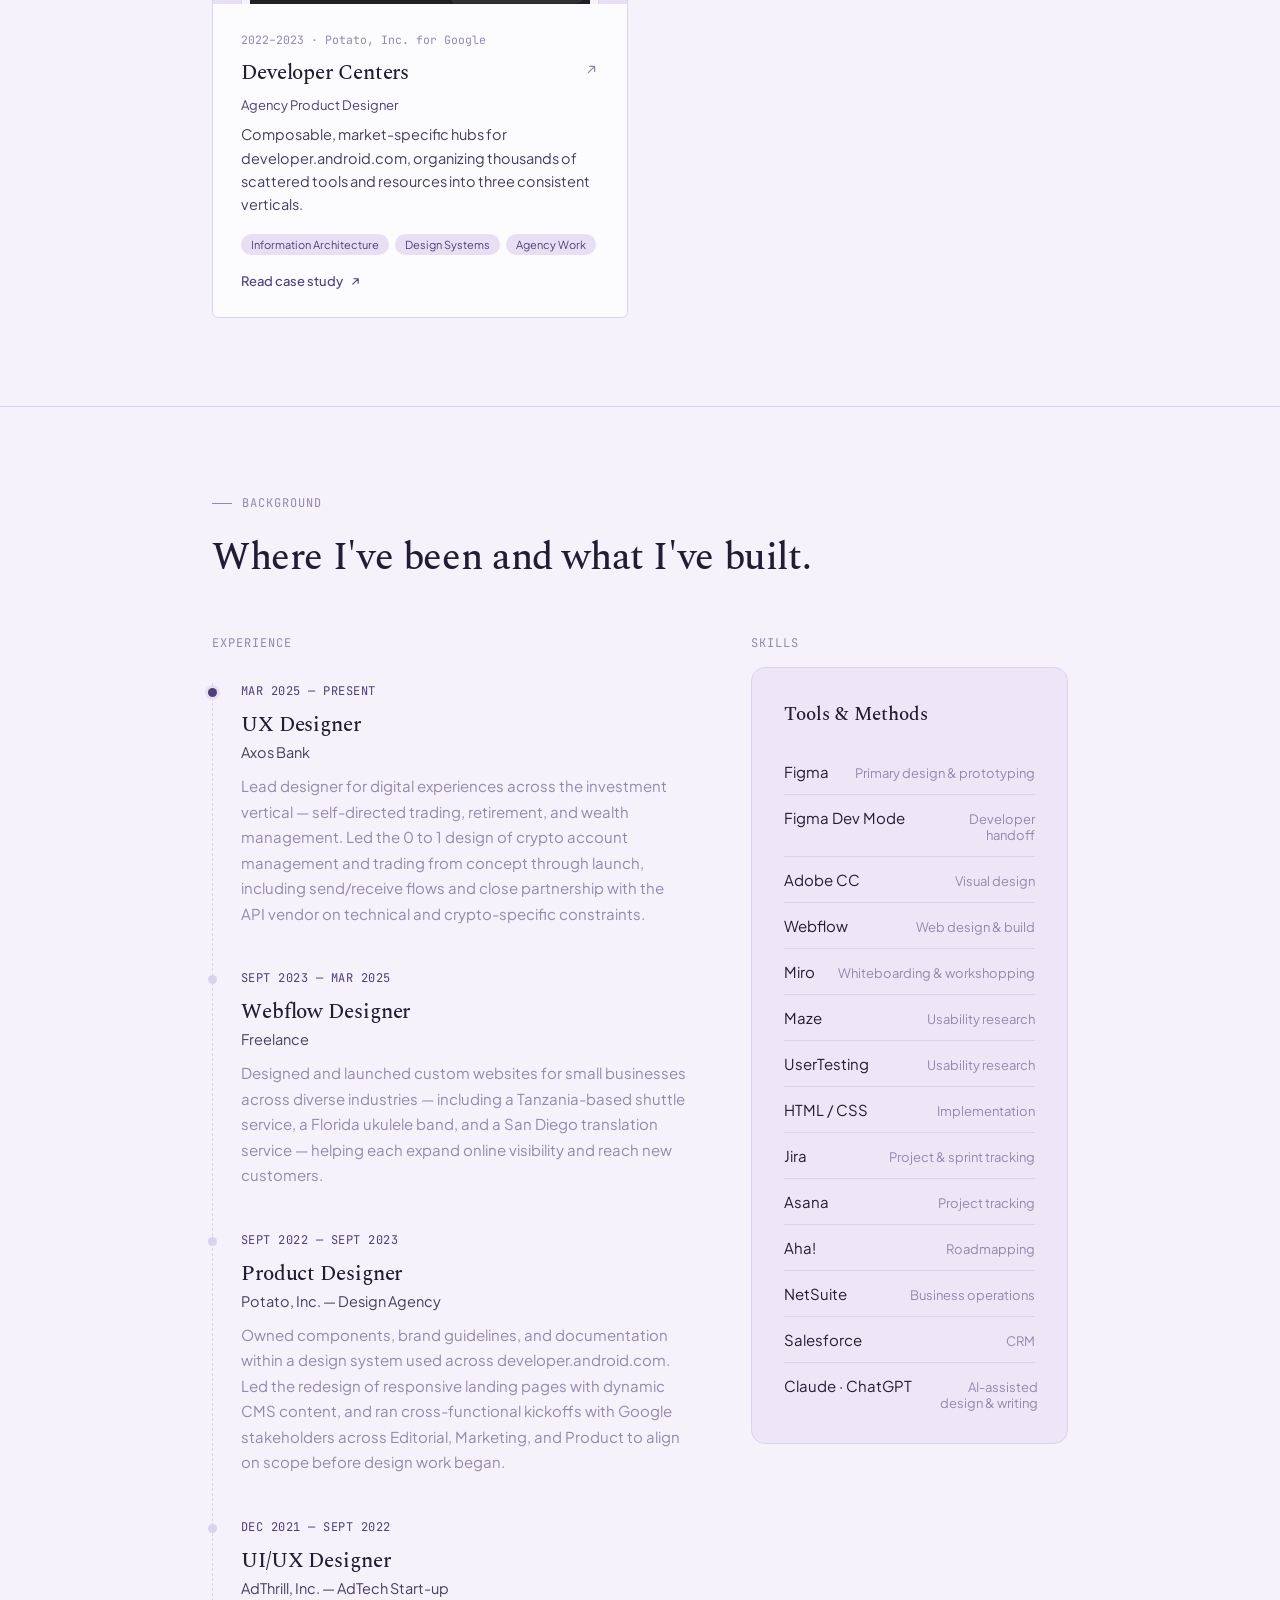
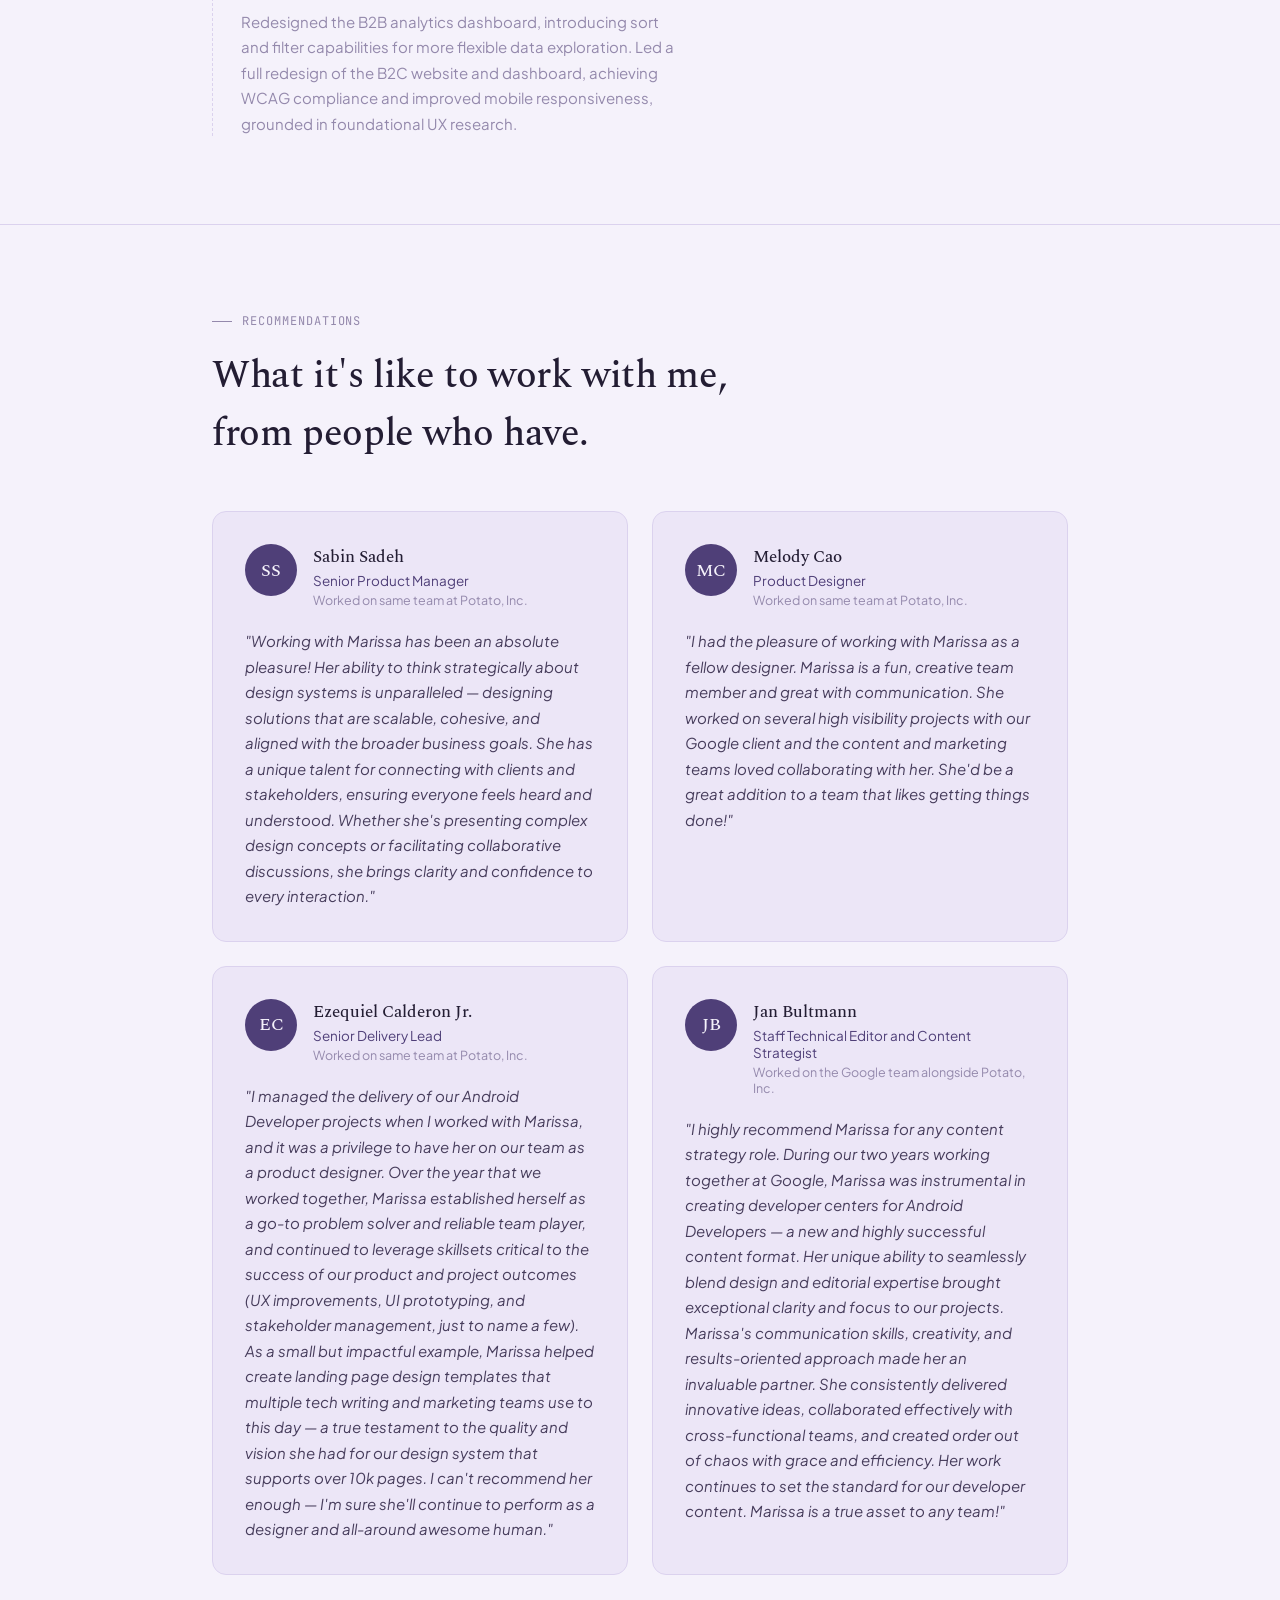
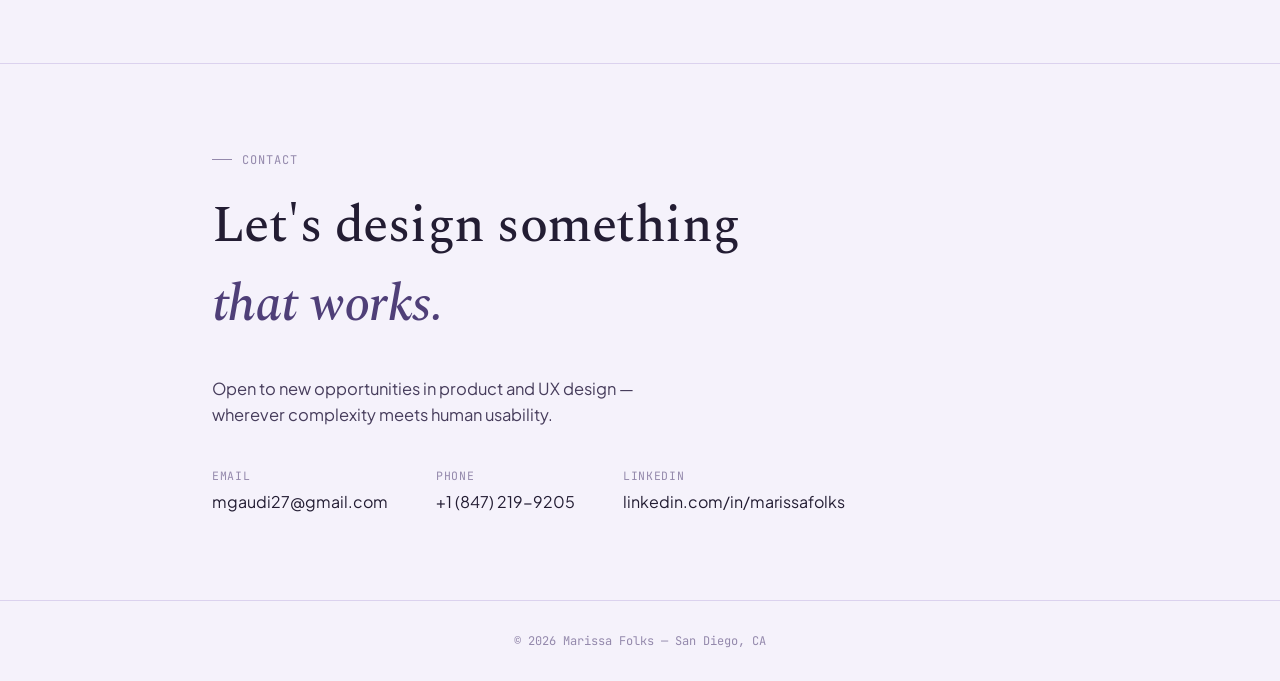
==== commit d2e43fc6: "SDT thumbnail updated" ====
--- a/index.html
+++ b/index.html
@@ -72,7 +72,7 @@
         <a class="work-card" href="self-directed-trading.html" target="_blank" rel="noopener">
           <div class="work-card-inset-wrap">
             <div class="work-card-inset">
-              <img src="tsla-ratings.png" alt="Tesla stock research chart and analyst rating preview">
+              <img src="trading-thumb.png" alt="Petco (WOOF) stock research chart and analyst rating preview">
             </div>
           </div>
           <div class="work-card-body">
--- a/styles.css
+++ b/styles.css
@@ -220,7 +220,8 @@
   display:block;
 }
 .work-card-inset img[src*="tsla-ratings"],
-.work-card-inset img[src*="btc-thumb"]{
+.work-card-inset img[src*="btc-thumb"],
+.work-card-inset img[src*="trading-thumb"]{
   object-fit:cover;
 }
 .work-card-title-row{
@@ -703,6 +704,14 @@
   outline:none;
 }
 .cs-section-split-media .cs-video-raw{border:1px solid var(--line);border-radius:22px;}
+.cs-image-block.cs-screen img{border-radius:12px;}
+.cs-phone-row.cs-screen{max-width:760px;margin-left:auto;margin-right:auto;margin-bottom:0;align-items:start;}
+.cs-phone-row.cs-screen img{border:1px solid var(--line);border-radius:22px;}
+.cs-caption-center{text-align:center;}
+.cs-hero-split-image img.cs-raw,
+.cs-phone-row.cs-raw img{border:1px solid var(--line);border-radius:22px;}
+.cs-phone-row--two.cs-raw{max-width:520px;}
+@media (max-width:680px){.cs-phone-row.cs-screen{padding:0;}.cs-phone-row.cs-screen img{max-width:260px;margin:0 auto;}}
 @media (max-width:760px){
   .cs-section-split{grid-template-columns:1fr;}
   .cs-section-split-media{width:180px;margin:0 auto;}
